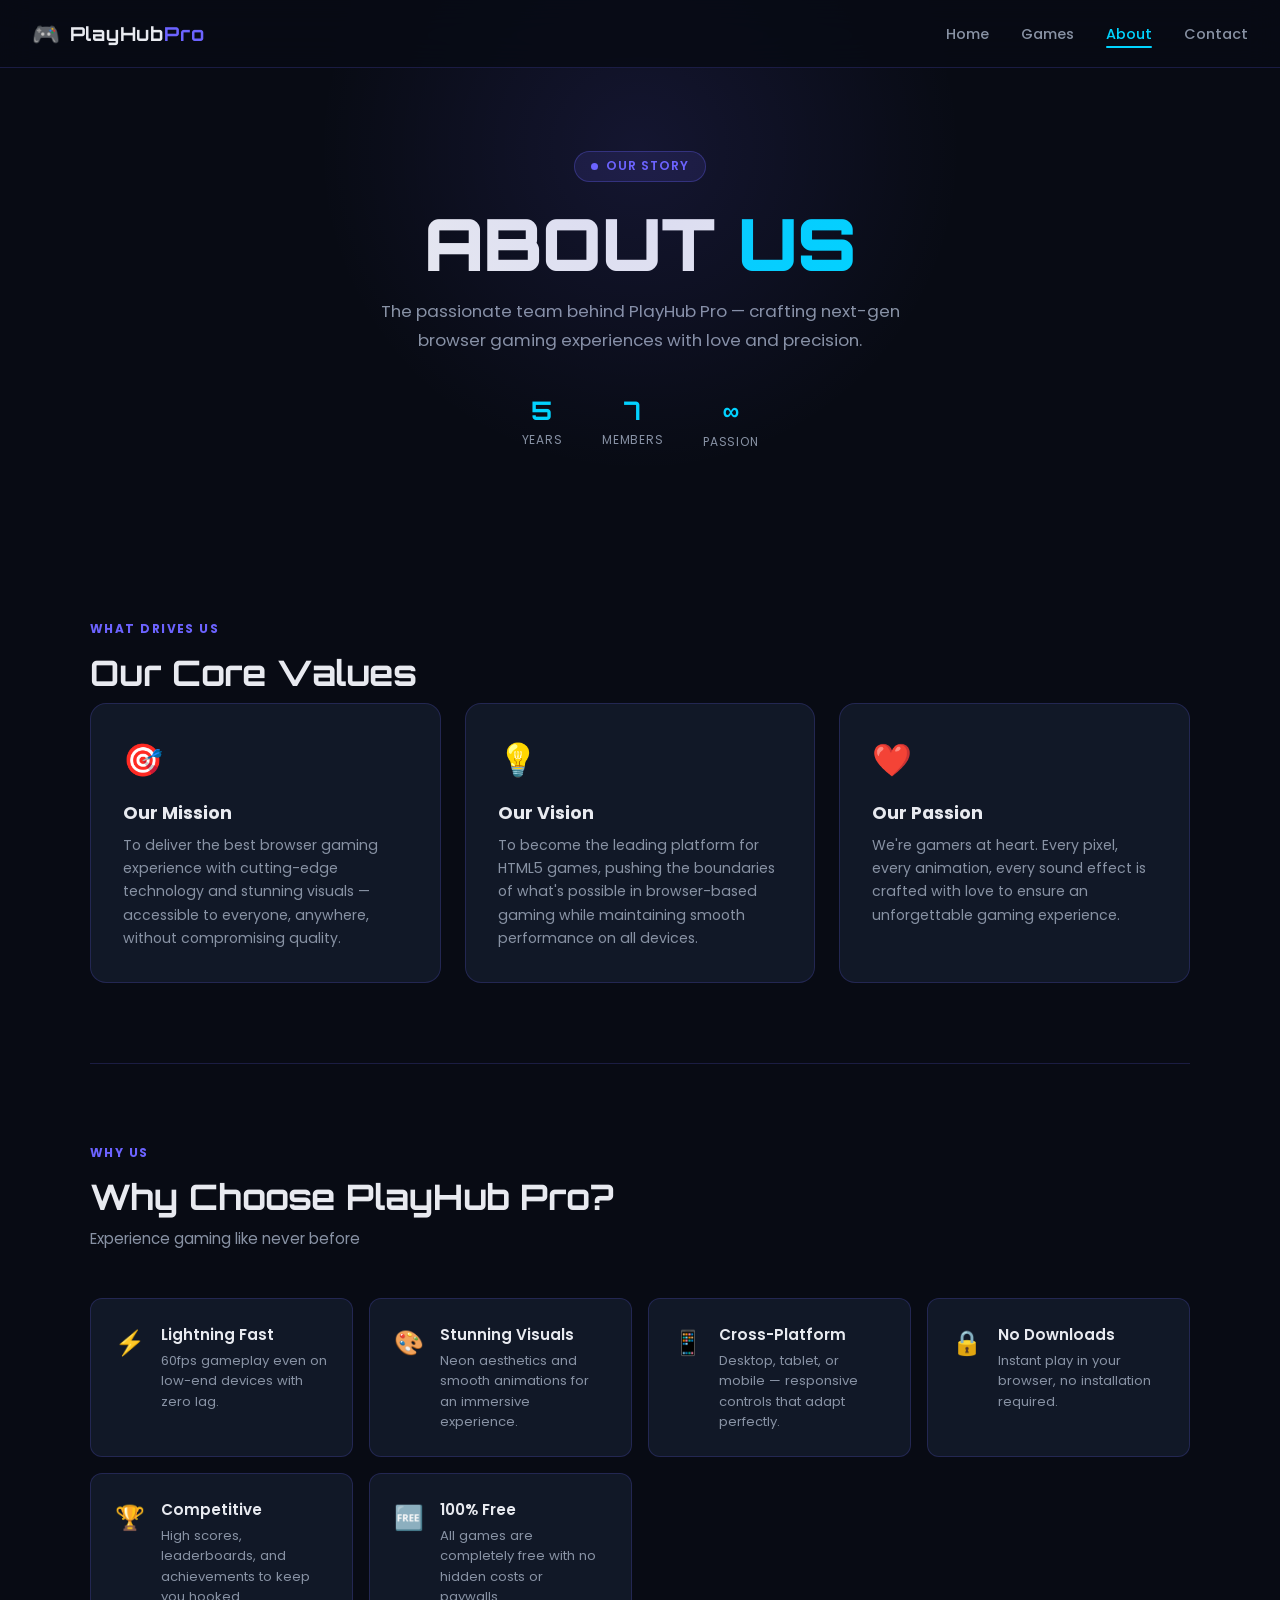
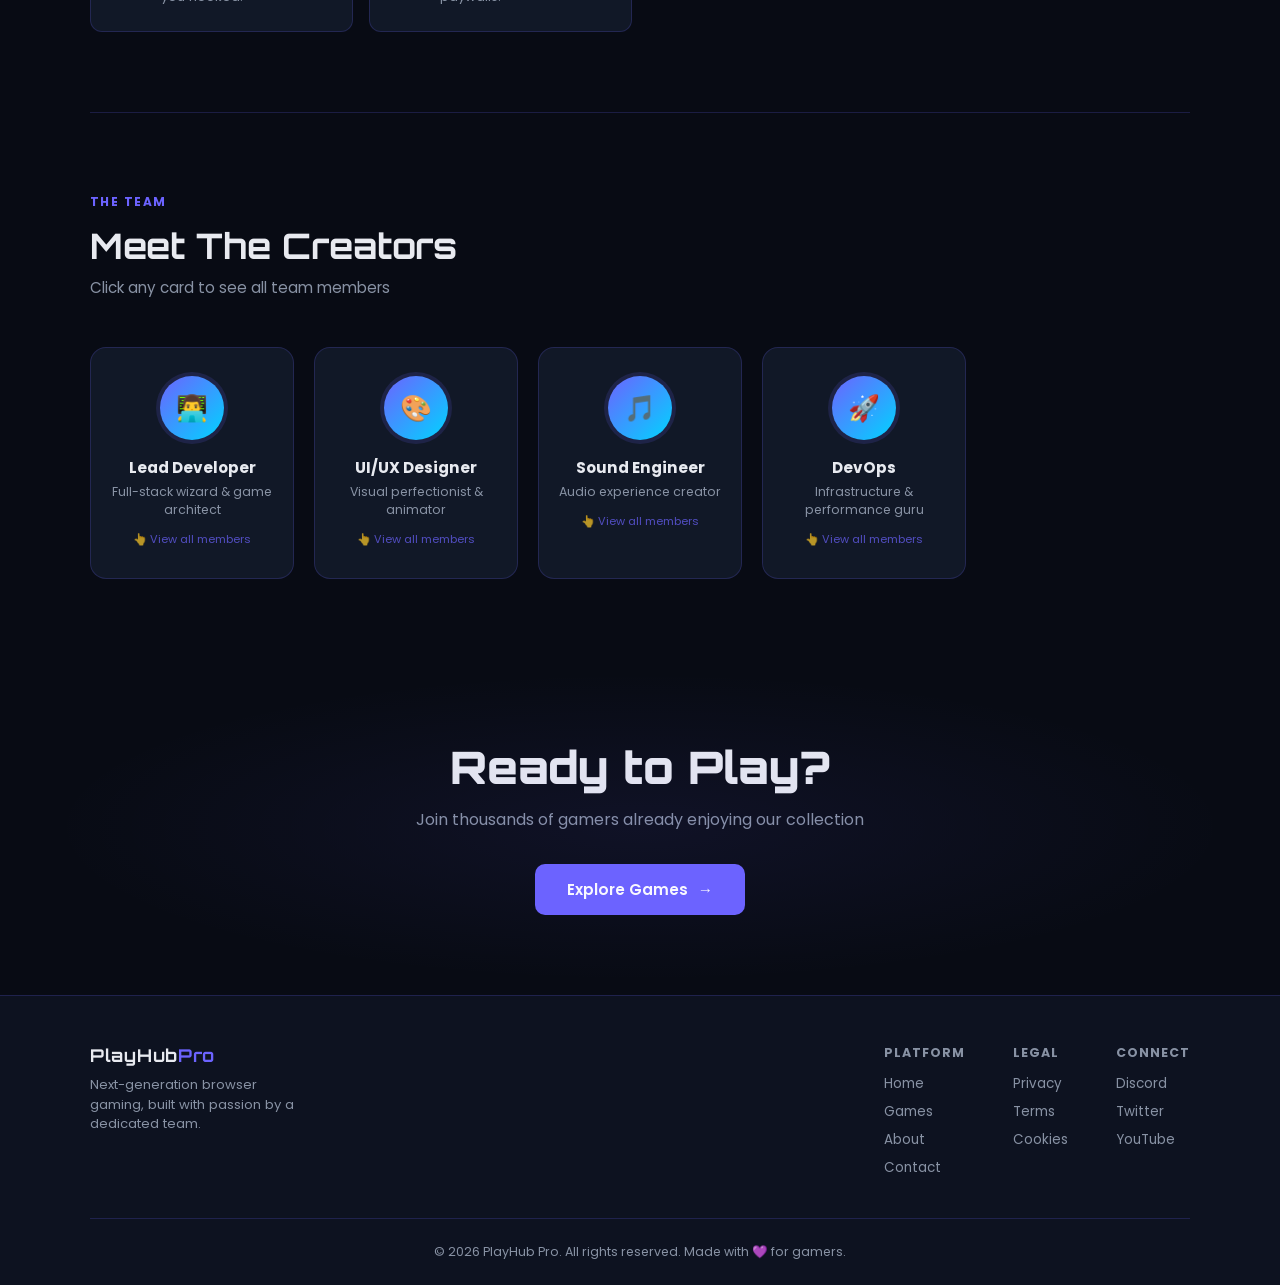
==== about.html @ 6b08fc62 "Add files via upload" ====
<!DOCTYPE html>
<html lang="en">
<head>
    <meta charset="UTF-8">
    <meta name="viewport" content="width=device-width, initial-scale=1.0">
    <title>About - PlayHub Pro</title>
    <link href="https://fonts.googleapis.com/css2?family=Orbitron:wght@400;700;900&family=Poppins:wght@300;400;600;700&display=swap" rel="stylesheet">
    <style>
        *, *::before, *::after { margin: 0; padding: 0; box-sizing: border-box; }

        :root {
            --bg: #080b14;
            --bg2: #0d1220;
            --surface: #111827;
            --surface2: #1a2235;
            --accent: #6c63ff;
            --accent2: #00d4ff;
            --accent3: #ff4d6d;
            --text: #e8eaf0;
            --text-muted: #8892a4;
            --border: rgba(108, 99, 255, 0.2);
            --glow: rgba(108, 99, 255, 0.15);
        }

        html { scroll-behavior: smooth; }

        body {
            background: var(--bg);
            color: var(--text);
            font-family: 'Poppins', sans-serif;
            overflow-x: hidden;
        }

        /* ── NAVBAR ── */
        .navbar {
            position: fixed;
            top: 0; left: 0; right: 0;
            z-index: 100;
            display: flex;
            align-items: center;
            justify-content: space-between;
            padding: 0 2rem;
            height: 68px;
            background: rgba(8, 11, 20, 0.85);
            backdrop-filter: blur(16px);
            border-bottom: 1px solid var(--border);
        }
        .nav-brand {
            display: flex;
            align-items: center;
            gap: .6rem;
            text-decoration: none;
        }
        .logo-text {
            font-family: 'Orbitron', monospace;
            font-weight: 700;
            font-size: 1.2rem;
            letter-spacing: .04em;
            color: var(--text);
        }
        .logo-text .pro { color: var(--accent); }
        .nav-links {
            display: flex;
            gap: 2rem;
            list-style: none;
        }
        .nav-links a {
            font-size: .9rem;
            font-weight: 500;
            color: var(--text-muted);
            text-decoration: none;
            transition: color .2s;
        }
        .nav-links a:hover, .nav-links a.active { color: var(--text); }
        .nav-links a.active {
            color: var(--accent2);
            position: relative;
        }
        .nav-links a.active::after {
            content: '';
            position: absolute;
            bottom: -4px; left: 0; right: 0;
            height: 2px;
            background: var(--accent2);
            border-radius: 2px;
        }
        .hamburger { display: none; flex-direction: column; gap: 5px; cursor: pointer; }
        .hamburger span { display: block; width: 24px; height: 2px; background: var(--text); border-radius: 2px; transition: .3s; }

        /* ── HERO ── */
        .hero {
            min-height: 60vh;
            display: flex;
            flex-direction: column;
            align-items: center;
            justify-content: center;
            text-align: center;
            padding: 8rem 2rem 4rem;
            position: relative;
            overflow: hidden;
        }
        .hero::before {
            content: '';
            position: absolute;
            top: -200px; left: 50%;
            transform: translateX(-50%);
            width: 700px; height: 700px;
            background: radial-gradient(circle, rgba(108,99,255,.12) 0%, transparent 65%);
            pointer-events: none;
        }
        .hero-badge {
            display: inline-flex;
            align-items: center;
            gap: .5rem;
            background: rgba(108,99,255,.12);
            border: 1px solid rgba(108,99,255,.3);
            padding: .35rem 1rem;
            border-radius: 999px;
            font-size: .78rem;
            font-weight: 600;
            letter-spacing: .08em;
            text-transform: uppercase;
            color: var(--accent);
            margin-bottom: 1.5rem;
        }
        .badge-dot {
            width: 7px; height: 7px;
            border-radius: 50%;
            background: var(--accent);
            animation: blink 1.8s ease-in-out infinite;
        }
        @keyframes blink { 0%,100%{opacity:1} 50%{opacity:.3} }
        .hero h1 {
            font-family: 'Orbitron', monospace;
            font-size: clamp(2.5rem, 6vw, 4.5rem);
            font-weight: 900;
            line-height: 1.05;
            letter-spacing: -.01em;
            margin-bottom: 1rem;
        }
        .hero h1 span { color: var(--accent2); }
        .hero p {
            font-size: 1.05rem;
            color: var(--text-muted);
            max-width: 520px;
            line-height: 1.7;
            margin-bottom: 2.5rem;
        }
        .hero-stats {
            display: flex;
            gap: 2.5rem;
        }
        .h-stat {
            text-align: center;
        }
        .h-stat .val {
            font-family: 'Orbitron', monospace;
            font-size: 1.6rem;
            font-weight: 700;
            color: var(--accent2);
            display: block;
        }
        .h-stat .lbl {
            font-size: .75rem;
            color: var(--text-muted);
            text-transform: uppercase;
            letter-spacing: .06em;
        }

        /* ── SECTION WRAPPER ── */
        .section {
            padding: 5rem 2rem;
        }
        .section-inner {
            max-width: 1100px;
            margin: 0 auto;
        }
        .section-label {
            font-size: .75rem;
            font-weight: 700;
            letter-spacing: .12em;
            text-transform: uppercase;
            color: var(--accent);
            margin-bottom: .75rem;
        }
        .section-title {
            font-family: 'Orbitron', monospace;
            font-size: clamp(1.5rem, 3vw, 2.2rem);
            font-weight: 700;
            margin-bottom: .5rem;
        }
        .section-sub {
            color: var(--text-muted);
            font-size: .95rem;
            margin-bottom: 3rem;
        }

        /* ── VALUES CARDS ── */
        .values-grid {
            display: grid;
            grid-template-columns: repeat(auto-fit, minmax(280px, 1fr));
            gap: 1.5rem;
        }
        .value-card {
            background: var(--surface);
            border: 1px solid var(--border);
            border-radius: 16px;
            padding: 2rem;
            transition: transform .25s, border-color .25s, box-shadow .25s;
        }
        .value-card:hover {
            transform: translateY(-4px);
            border-color: rgba(108,99,255,.5);
            box-shadow: 0 8px 32px rgba(108,99,255,.12);
        }
        .vc-icon {
            font-size: 2rem;
            margin-bottom: 1rem;
            display: block;
        }
        .value-card h3 {
            font-size: 1.1rem;
            font-weight: 700;
            margin-bottom: .5rem;
        }
        .value-card p {
            font-size: .88rem;
            color: var(--text-muted);
            line-height: 1.65;
        }

        /* ── FEATURES ── */
        .features-grid {
            display: grid;
            grid-template-columns: repeat(auto-fit, minmax(220px, 1fr));
            gap: 1rem;
        }
        .feature-item {
            background: var(--surface);
            border: 1px solid var(--border);
            border-radius: 12px;
            padding: 1.5rem;
            display: flex;
            gap: 1rem;
            align-items: flex-start;
            transition: border-color .2s;
        }
        .feature-item:hover { border-color: rgba(0,212,255,.35); }
        .fi-icon {
            font-size: 1.5rem;
            flex-shrink: 0;
            margin-top: .1rem;
        }
        .feature-item h4 { font-size: .95rem; font-weight: 600; margin-bottom: .3rem; }
        .feature-item p { font-size: .82rem; color: var(--text-muted); line-height: 1.55; }

        /* ── TEAM ── */
        .team-grid {
            display: grid;
            grid-template-columns: repeat(auto-fill, minmax(200px, 1fr));
            gap: 1.25rem;
        }
        .team-card {
            background: var(--surface);
            border: 1px solid var(--border);
            border-radius: 16px;
            padding: 1.75rem 1.25rem;
            text-align: center;
            cursor: pointer;
            transition: transform .25s, border-color .25s, box-shadow .25s;
            position: relative;
            overflow: hidden;
        }
        .team-card::before {
            content: '';
            position: absolute;
            inset: 0;
            background: linear-gradient(135deg, rgba(108,99,255,.07), transparent);
            opacity: 0;
            transition: opacity .3s;
        }
        .team-card:hover {
            transform: translateY(-5px);
            border-color: rgba(108,99,255,.5);
            box-shadow: 0 10px 36px rgba(108,99,255,.15);
        }
        .team-card:hover::before { opacity: 1; }
        .tc-avatar {
            width: 64px; height: 64px;
            border-radius: 50%;
            background: linear-gradient(135deg, var(--accent), var(--accent2));
            display: flex;
            align-items: center;
            justify-content: center;
            font-size: 1.6rem;
            margin: 0 auto 1rem;
            box-shadow: 0 0 0 4px rgba(108,99,255,.15);
        }
        .team-card h3 {
            font-size: .95rem;
            font-weight: 700;
            margin-bottom: .25rem;
        }
        .team-card p {
            font-size: .78rem;
            color: var(--text-muted);
        }
        .tc-click-hint {
            display: inline-block;
            margin-top: .75rem;
            font-size: .7rem;
            color: var(--accent);
            opacity: .7;
        }

        /* ── MODAL ── */
        .modal-overlay {
            position: fixed;
            inset: 0;
            background: rgba(8,11,20,.85);
            backdrop-filter: blur(10px);
            z-index: 200;
            display: flex;
            align-items: center;
            justify-content: center;
            padding: 1.5rem;
            opacity: 0;
            pointer-events: none;
            transition: opacity .3s;
        }
        .modal-overlay.open {
            opacity: 1;
            pointer-events: all;
        }
        .modal {
            background: var(--surface2);
            border: 1px solid rgba(108,99,255,.35);
            border-radius: 20px;
            padding: 2.5rem;
            width: 100%;
            max-width: 540px;
            transform: translateY(20px) scale(.97);
            transition: transform .35s cubic-bezier(.34,1.56,.64,1);
            position: relative;
        }
        .modal-overlay.open .modal {
            transform: translateY(0) scale(1);
        }
        .modal-close {
            position: absolute;
            top: 1rem; right: 1rem;
            width: 32px; height: 32px;
            border-radius: 50%;
            background: rgba(255,255,255,.06);
            border: 1px solid rgba(255,255,255,.1);
            color: var(--text-muted);
            font-size: 1rem;
            cursor: pointer;
            display: flex;
            align-items: center;
            justify-content: center;
            transition: background .2s, color .2s;
        }
        .modal-close:hover { background: rgba(255,77,109,.15); color: var(--accent3); }
        .modal-title {
            font-family: 'Orbitron', monospace;
            font-size: 1.2rem;
            font-weight: 700;
            margin-bottom: .4rem;
            color: var(--accent2);
        }
        .modal-sub {
            font-size: .82rem;
            color: var(--text-muted);
            margin-bottom: 1.75rem;
        }
        .member-list {
            list-style: none;
            display: flex;
            flex-direction: column;
            gap: .65rem;
        }
        .member-list li {
            display: flex;
            align-items: center;
            gap: 1rem;
            background: rgba(255,255,255,.04);
            border: 1px solid rgba(255,255,255,.07);
            border-radius: 10px;
            padding: .75rem 1rem;
            transition: background .2s, border-color .2s;
        }
        .member-list li:hover {
            background: rgba(108,99,255,.1);
            border-color: rgba(108,99,255,.3);
        }
        .member-num {
            font-family: 'Orbitron', monospace;
            font-size: .7rem;
            font-weight: 700;
            color: var(--accent);
            width: 20px;
            flex-shrink: 0;
        }
        .member-name {
            font-size: .9rem;
            font-weight: 500;
        }
        .member-avatar {
            width: 32px; height: 32px;
            border-radius: 50%;
            background: linear-gradient(135deg, var(--accent), var(--accent2));
            display: flex;
            align-items: center;
            justify-content: center;
            font-size: .8rem;
            flex-shrink: 0;
            margin-left: auto;
        }

        /* ── CTA ── */
        .cta-section {
            padding: 5rem 2rem;
            text-align: center;
            position: relative;
        }
        .cta-section::before {
            content: '';
            position: absolute;
            inset: 0;
            background: radial-gradient(ellipse at center, rgba(108,99,255,.08), transparent 65%);
            pointer-events: none;
        }
        .cta-section h2 {
            font-family: 'Orbitron', monospace;
            font-size: clamp(1.8rem, 4vw, 2.8rem);
            font-weight: 900;
            margin-bottom: .75rem;
        }
        .cta-section p {
            color: var(--text-muted);
            margin-bottom: 2rem;
        }
        .cta-btn {
            display: inline-flex;
            align-items: center;
            gap: .6rem;
            background: var(--accent);
            color: #fff;
            font-family: 'Poppins', sans-serif;
            font-weight: 600;
            font-size: .95rem;
            padding: .85rem 2rem;
            border-radius: 10px;
            text-decoration: none;
            transition: background .2s, transform .2s, box-shadow .2s;
        }
        .cta-btn:hover {
            background: #7c74ff;
            transform: translateY(-2px);
            box-shadow: 0 8px 28px rgba(108,99,255,.35);
        }

        /* ── FOOTER ── */
        footer {
            background: var(--bg2);
            border-top: 1px solid var(--border);
            padding: 3rem 2rem 1.5rem;
        }
        .footer-inner {
            max-width: 1100px;
            margin: 0 auto;
            display: flex;
            flex-wrap: wrap;
            gap: 2.5rem;
            justify-content: space-between;
            padding-bottom: 2rem;
            border-bottom: 1px solid var(--border);
        }
        .footer-brand .logo-text { font-size: 1.1rem; }
        .footer-brand p { font-size: .82rem; color: var(--text-muted); margin-top: .4rem; max-width: 220px; line-height: 1.5; }
        .footer-links { display: flex; gap: 3rem; flex-wrap: wrap; }
        .link-group h4 { font-size: .78rem; font-weight: 700; letter-spacing: .08em; text-transform: uppercase; color: var(--text-muted); margin-bottom: .75rem; }
        .link-group a { display: block; font-size: .84rem; color: var(--text-muted); text-decoration: none; margin-bottom: .5rem; transition: color .2s; }
        .link-group a:hover { color: var(--text); }
        .footer-bottom { max-width: 1100px; margin: 1.5rem auto 0; text-align: center; font-size: .78rem; color: var(--text-muted); }

        /* ── DIVIDER ── */
        .section-divider {
            max-width: 1100px;
            margin: 0 auto;
            border: none;
            border-top: 1px solid var(--border);
        }

        /* ── RESPONSIVE ── */
        @media (max-width: 640px) {
            .nav-links { display: none; }
            .hamburger { display: flex; }
            .hero-stats { gap: 1.5rem; }
            .footer-links { gap: 2rem; }
        }
    </style>
</head>
<body>

<!-- Navigation -->
<nav class="navbar">
    <a class="nav-brand" href="index.html">
        <span style="font-size:1.4rem">🎮</span>
        <span class="logo-text">PlayHub<span class="pro">Pro</span></span>
    </a>
    <ul class="nav-links">
        <li><a href="index.html">Home</a></li>
        <li><a href="games.html">Games</a></li>
        <li><a href="about.html" class="active">About</a></li>
        <li><a href="contact.html">Contact</a></li>
    </ul>
    <div class="hamburger" onclick="this.classList.toggle('open')">
        <span></span><span></span><span></span>
    </div>
</nav>

<!-- Hero -->
<section class="hero">
    <div class="hero-badge"><span class="badge-dot"></span>Our Story</div>
    <h1>ABOUT <span>US</span></h1>
    <p>The passionate team behind PlayHub Pro — crafting next-gen browser gaming experiences with love and precision.</p>
    <div class="hero-stats">
        <div class="h-stat"><span class="val">5</span><span class="lbl">Years</span></div>
        <div class="h-stat"><span class="val">7</span><span class="lbl">Members</span></div>
        <div class="h-stat"><span class="val">∞</span><span class="lbl">Passion</span></div>
    </div>
</section>

<!-- Values -->
<section class="section">
    <div class="section-inner">
        <p class="section-label">What Drives Us</p>
        <h2 class="section-title">Our Core Values</h2>
        <div class="values-grid">
            <div class="value-card">
                <span class="vc-icon">🎯</span>
                <h3>Our Mission</h3>
                <p>To deliver the best browser gaming experience with cutting-edge technology and stunning visuals — accessible to everyone, anywhere, without compromising quality.</p>
            </div>
            <div class="value-card">
                <span class="vc-icon">💡</span>
                <h3>Our Vision</h3>
                <p>To become the leading platform for HTML5 games, pushing the boundaries of what's possible in browser-based gaming while maintaining smooth performance on all devices.</p>
            </div>
            <div class="value-card">
                <span class="vc-icon">❤️</span>
                <h3>Our Passion</h3>
                <p>We're gamers at heart. Every pixel, every animation, every sound effect is crafted with love to ensure an unforgettable gaming experience.</p>
            </div>
        </div>
    </div>
</section>

<hr class="section-divider">

<!-- Features -->
<section class="section">
    <div class="section-inner">
        <p class="section-label">Why Us</p>
        <h2 class="section-title">Why Choose PlayHub Pro?</h2>
        <p class="section-sub">Experience gaming like never before</p>
        <div class="features-grid">
            <div class="feature-item"><span class="fi-icon">⚡</span><div><h4>Lightning Fast</h4><p>60fps gameplay even on low-end devices with zero lag.</p></div></div>
            <div class="feature-item"><span class="fi-icon">🎨</span><div><h4>Stunning Visuals</h4><p>Neon aesthetics and smooth animations for an immersive experience.</p></div></div>
            <div class="feature-item"><span class="fi-icon">📱</span><div><h4>Cross-Platform</h4><p>Desktop, tablet, or mobile — responsive controls that adapt perfectly.</p></div></div>
            <div class="feature-item"><span class="fi-icon">🔒</span><div><h4>No Downloads</h4><p>Instant play in your browser, no installation required.</p></div></div>
            <div class="feature-item"><span class="fi-icon">🏆</span><div><h4>Competitive</h4><p>High scores, leaderboards, and achievements to keep you hooked.</p></div></div>
            <div class="feature-item"><span class="fi-icon">🆓</span><div><h4>100% Free</h4><p>All games are completely free with no hidden costs or paywalls.</p></div></div>
        </div>
    </div>
</section>

<hr class="section-divider">

<!-- Team -->
<section class="section">
    <div class="section-inner">
        <p class="section-label">The Team</p>
        <h2 class="section-title">Meet The Creators</h2>
        <p class="section-sub">Click any card to see all team members</p>
        <div class="team-grid">
            <div class="team-card" onclick="openModal()">
                <div class="tc-avatar">👨‍💻</div>
                <h3>Lead Developer</h3>
                <p>Full-stack wizard &amp; game architect</p>
                <span class="tc-click-hint">👆 View all members</span>
            </div>
            <div class="team-card" onclick="openModal()">
                <div class="tc-avatar">🎨</div>
                <h3>UI/UX Designer</h3>
                <p>Visual perfectionist &amp; animator</p>
                <span class="tc-click-hint">👆 View all members</span>
            </div>
            <div class="team-card" onclick="openModal()">
                <div class="tc-avatar">🎵</div>
                <h3>Sound Engineer</h3>
                <p>Audio experience creator</p>
                <span class="tc-click-hint">👆 View all members</span>
            </div>
            <div class="team-card" onclick="openModal()">
                <div class="tc-avatar">🚀</div>
                <h3>DevOps</h3>
                <p>Infrastructure &amp; performance guru</p>
                <span class="tc-click-hint">👆 View all members</span>
            </div>
        </div>
    </div>
</section>

<!-- Members Modal -->
<div class="modal-overlay" id="membersModal" onclick="closeModalOutside(event)">
    <div class="modal">
        <button class="modal-close" onclick="closeModal()">✕</button>
        <p class="modal-title">Team Members</p>
        <p class="modal-sub">The people who make PlayHub Pro possible</p>
        <ul class="member-list">
            <li>
                <span class="member-num">01</span>
                <span class="member-name">Marco Buensuceso</span>
                <span class="member-avatar">MB</span>
            </li>
            <li>
                <span class="member-num">02</span>
                <span class="member-name">Jiro Dumale</span>
                <span class="member-avatar">JD</span>
            </li>
            <li>
                <span class="member-num">03</span>
                <span class="member-name">Aron Jade Magadan</span>
                <span class="member-avatar">AJ</span>
            </li>
            <li>
                <span class="member-num">04</span>
                <span class="member-name">Andrew Talplacido</span>
                <span class="member-avatar">AT</span>
            </li>
            <li>
                <span class="member-num">05</span>
                <span class="member-name">Kelvin Joshua Bautista</span>
                <span class="member-avatar">KB</span>
            </li>
            <li>
                <span class="member-num">06</span>
                <span class="member-name">Joseph Rosario</span>
                <span class="member-avatar">JR</span>
            </li>
            <li>
                <span class="member-num">07</span>
                <span class="member-name">Simon Bautista</span>
                <span class="member-avatar">SB</span>
            </li>
        </ul>
    </div>
</div>

<!-- CTA -->
<section class="cta-section">
    <h2>Ready to Play?</h2>
    <p>Join thousands of gamers already enjoying our collection</p>
    <a href="games.html" class="cta-btn">Explore Games <span>→</span></a>
</section>

<!-- Footer -->
<footer>
    <div class="footer-inner">
        <div class="footer-brand">
            <span class="logo-text">PlayHub<span class="pro">Pro</span></span>
            <p>Next-generation browser gaming, built with passion by a dedicated team.</p>
        </div>
        <div class="footer-links">
            <div class="link-group">
                <h4>Platform</h4>
                <a href="index.html">Home</a>
                <a href="games.html">Games</a>
                <a href="about.html">About</a>
                <a href="contact.html">Contact</a>
            </div>
            <div class="link-group">
                <h4>Legal</h4>
                <a href="#">Privacy</a>
                <a href="#">Terms</a>
                <a href="#">Cookies</a>
            </div>
            <div class="link-group">
                <h4>Connect</h4>
                <a href="#">Discord</a>
                <a href="#">Twitter</a>
                <a href="#">YouTube</a>
            </div>
        </div>
    </div>
    <div class="footer-bottom">
        <p>© 2026 PlayHub Pro. All rights reserved. Made with 💜 for gamers.</p>
    </div>
</footer>

<script>
    function openModal() {
        document.getElementById('membersModal').classList.add('open');
        document.body.style.overflow = 'hidden';
    }
    function closeModal() {
        document.getElementById('membersModal').classList.remove('open');
        document.body.style.overflow = '';
    }
    function closeModalOutside(e) {
        if (e.target === document.getElementById('membersModal')) closeModal();
    }
    document.addEventListener('keydown', e => { if (e.key === 'Escape') closeModal(); });
</script>
</body>
</html>
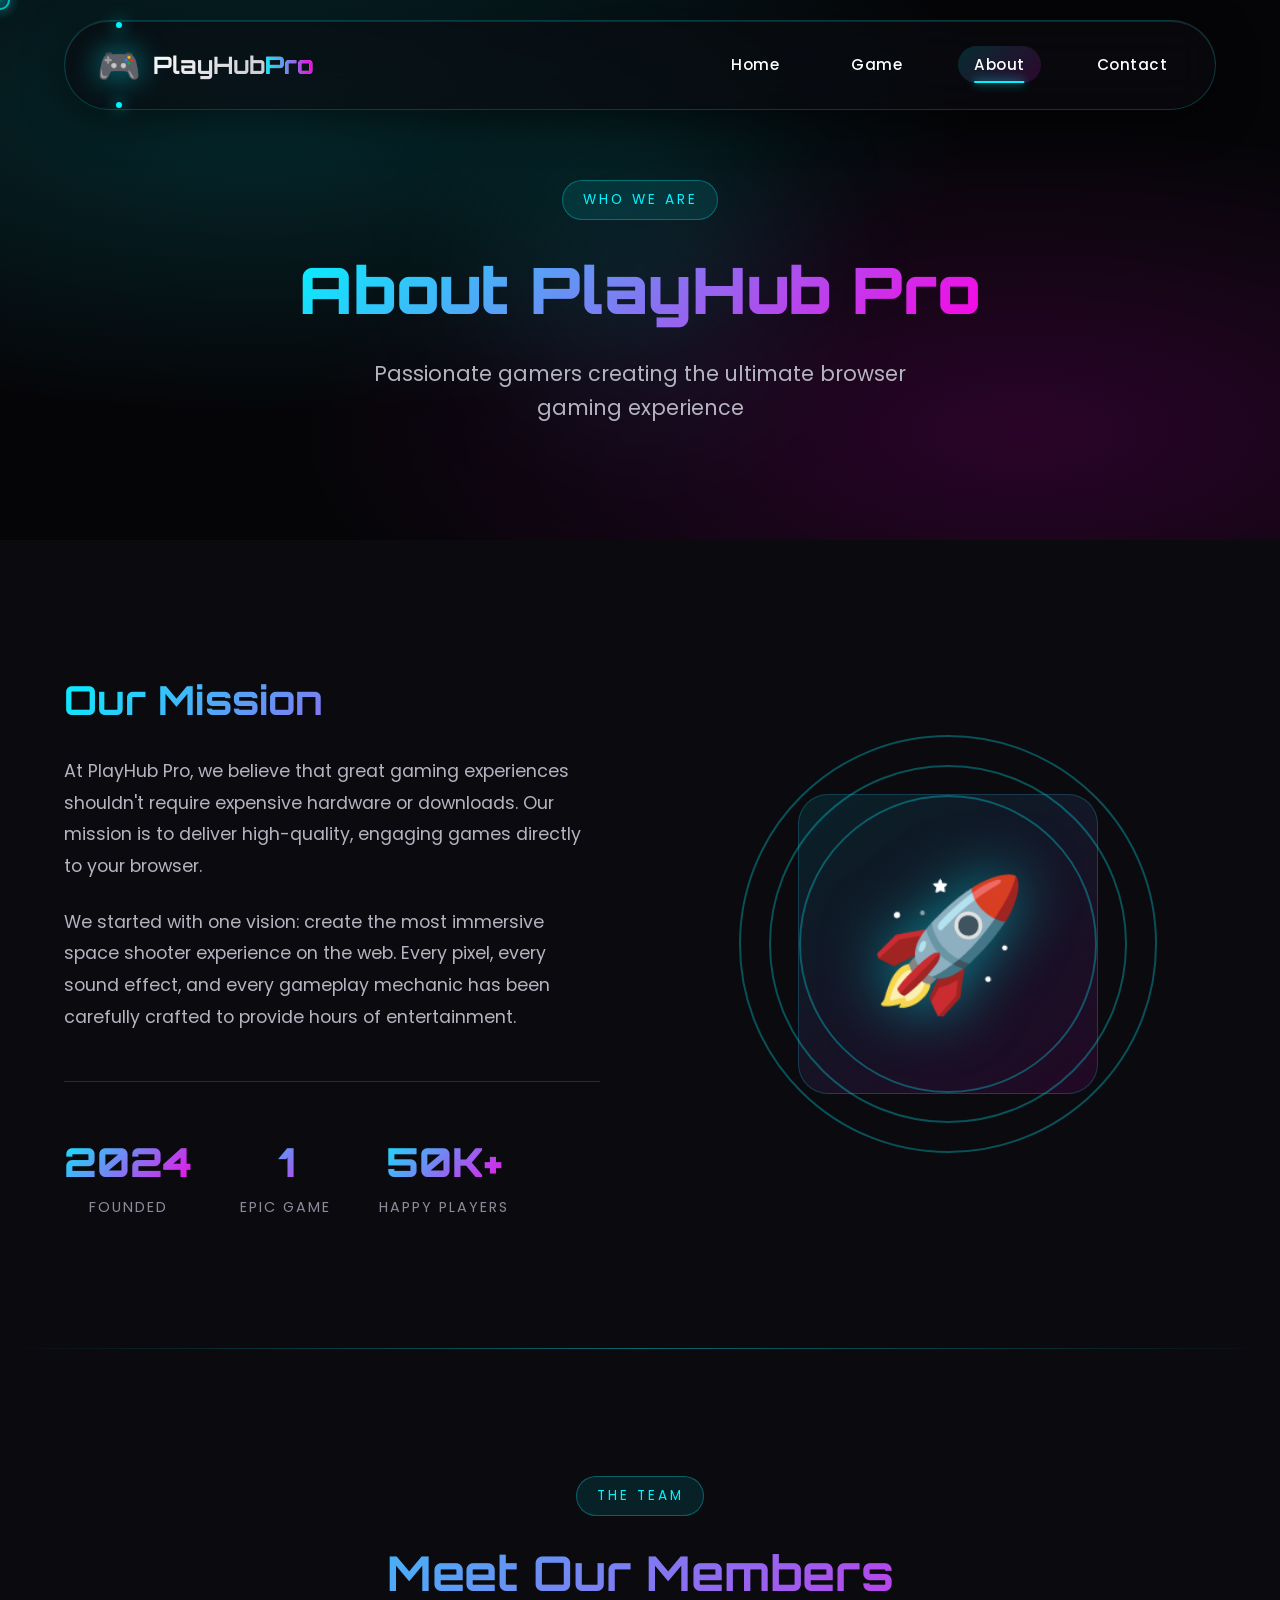
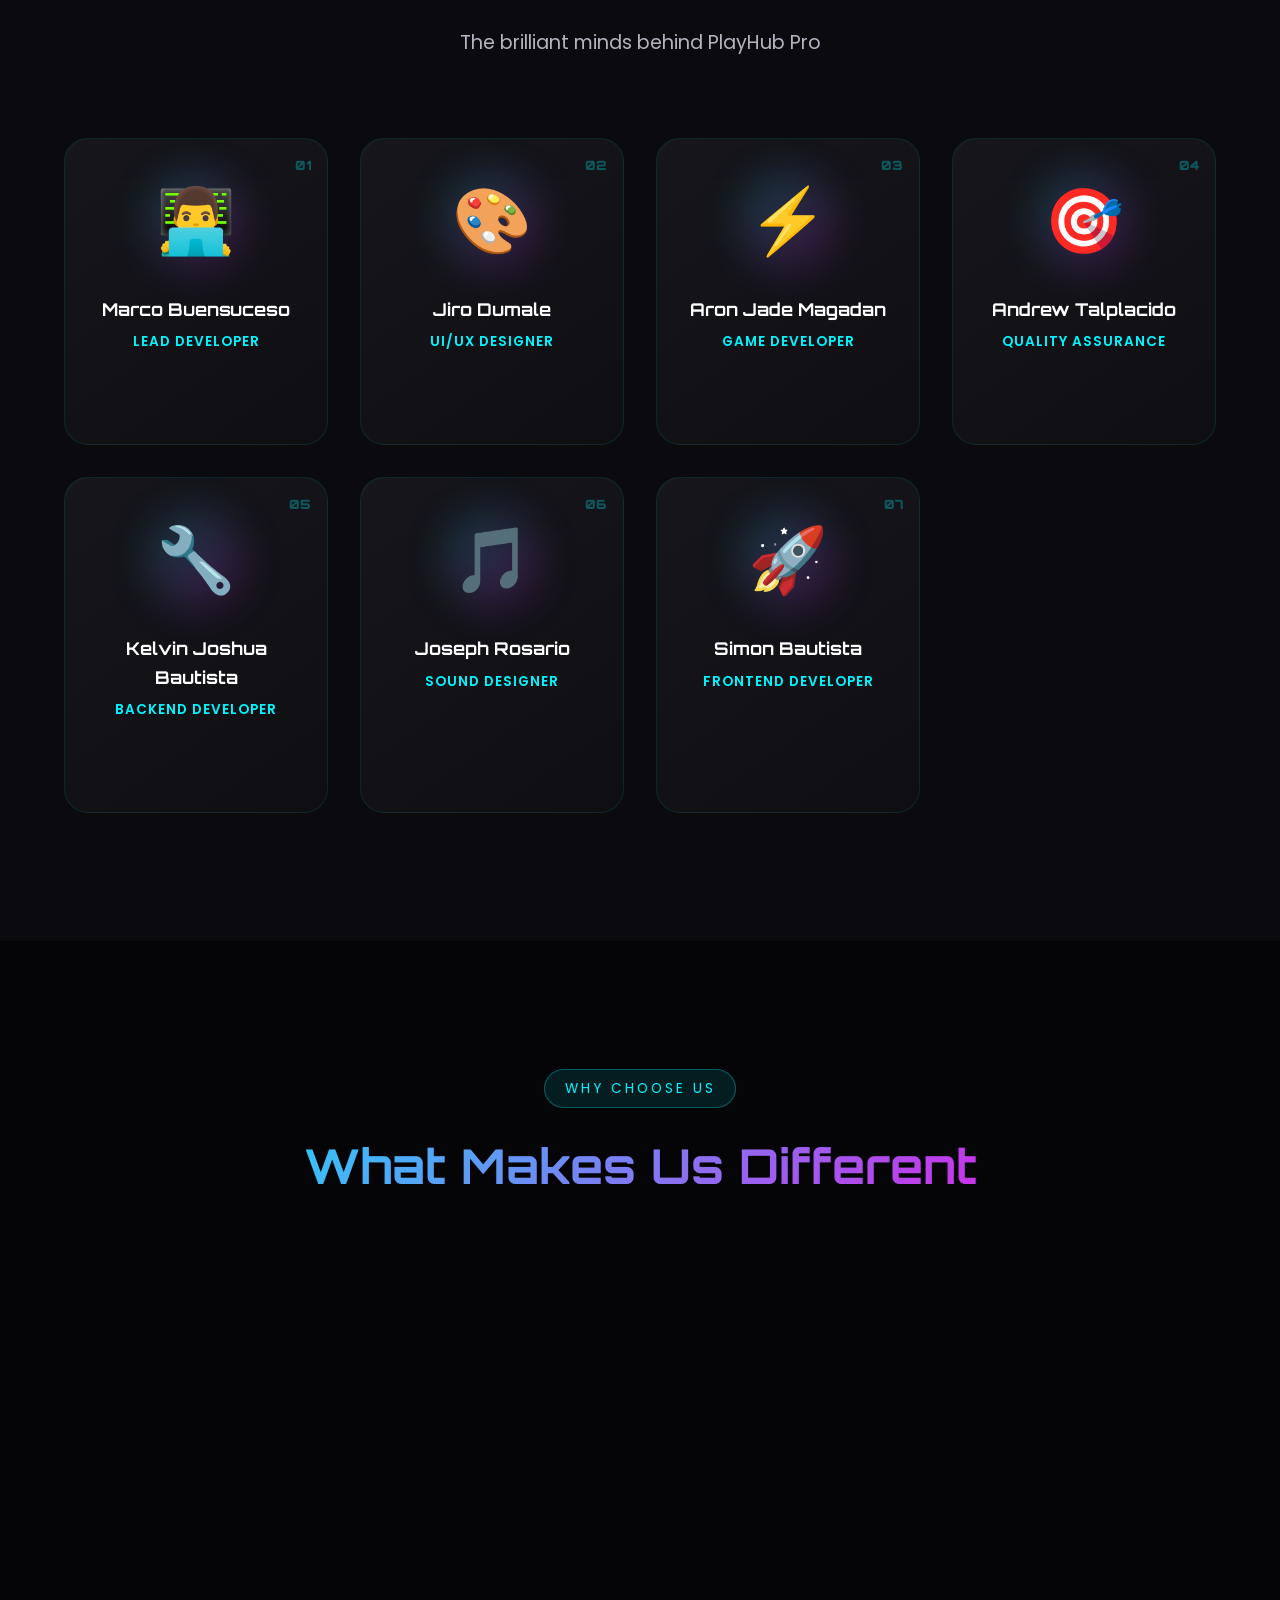
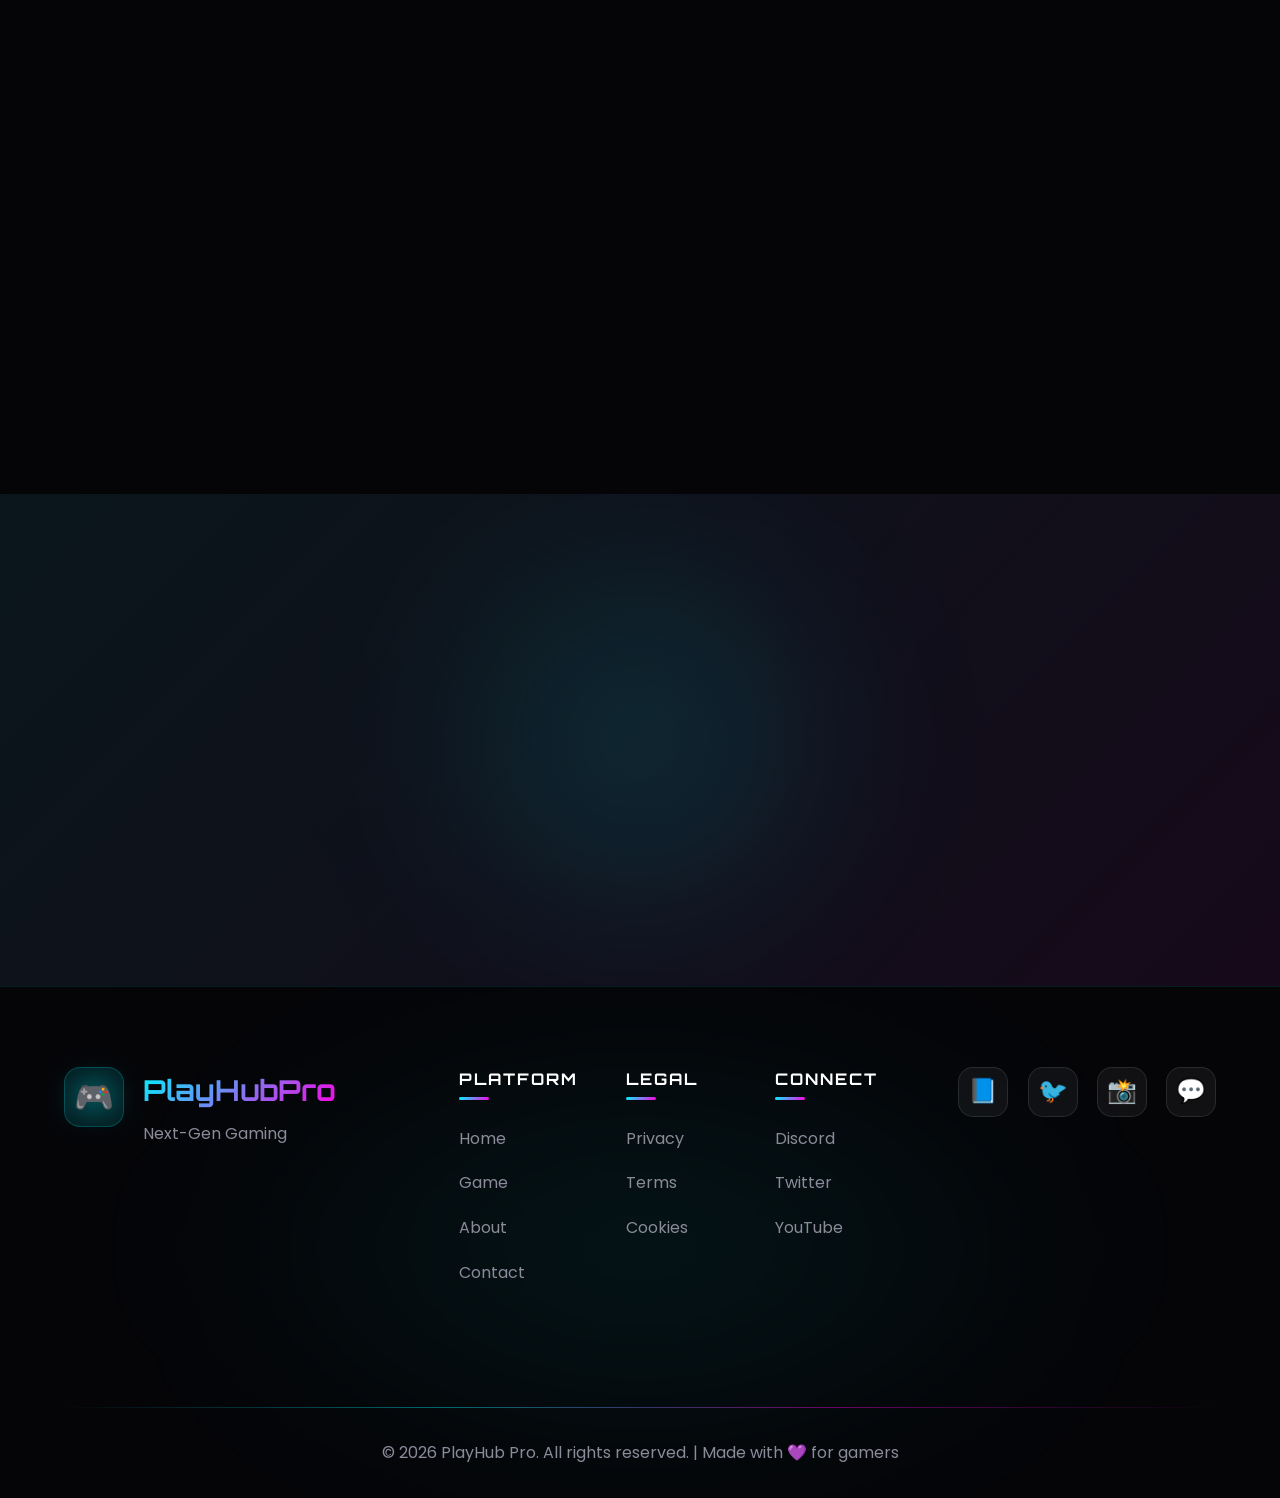
==== commit c67cb31d: "Add files via upload" ====
--- a/about.html
+++ b/about.html
@@ -1,719 +1,316 @@
-<!DOCTYPE html>
-<html lang="en">
-<head>
-    <meta charset="UTF-8">
-    <meta name="viewport" content="width=device-width, initial-scale=1.0">
-    <title>About - PlayHub Pro</title>
-    <link href="https://fonts.googleapis.com/css2?family=Orbitron:wght@400;700;900&family=Poppins:wght@300;400;600;700&display=swap" rel="stylesheet">
-    <style>
-        *, *::before, *::after { margin: 0; padding: 0; box-sizing: border-box; }
-
-        :root {
-            --bg: #080b14;
-            --bg2: #0d1220;
-            --surface: #111827;
-            --surface2: #1a2235;
-            --accent: #6c63ff;
-            --accent2: #00d4ff;
-            --accent3: #ff4d6d;
-            --text: #e8eaf0;
-            --text-muted: #8892a4;
-            --border: rgba(108, 99, 255, 0.2);
-            --glow: rgba(108, 99, 255, 0.15);
-        }
-
-        html { scroll-behavior: smooth; }
-
-        body {
-            background: var(--bg);
-            color: var(--text);
-            font-family: 'Poppins', sans-serif;
-            overflow-x: hidden;
-        }
-
-        /* ── NAVBAR ── */
-        .navbar {
-            position: fixed;
-            top: 0; left: 0; right: 0;
-            z-index: 100;
-            display: flex;
-            align-items: center;
-            justify-content: space-between;
-            padding: 0 2rem;
-            height: 68px;
-            background: rgba(8, 11, 20, 0.85);
-            backdrop-filter: blur(16px);
-            border-bottom: 1px solid var(--border);
-        }
-        .nav-brand {
-            display: flex;
-            align-items: center;
-            gap: .6rem;
-            text-decoration: none;
-        }
-        .logo-text {
-            font-family: 'Orbitron', monospace;
-            font-weight: 700;
-            font-size: 1.2rem;
-            letter-spacing: .04em;
-            color: var(--text);
-        }
-        .logo-text .pro { color: var(--accent); }
-        .nav-links {
-            display: flex;
-            gap: 2rem;
-            list-style: none;
-        }
-        .nav-links a {
-            font-size: .9rem;
-            font-weight: 500;
-            color: var(--text-muted);
-            text-decoration: none;
-            transition: color .2s;
-        }
-        .nav-links a:hover, .nav-links a.active { color: var(--text); }
-        .nav-links a.active {
-            color: var(--accent2);
-            position: relative;
-        }
-        .nav-links a.active::after {
-            content: '';
-            position: absolute;
-            bottom: -4px; left: 0; right: 0;
-            height: 2px;
-            background: var(--accent2);
-            border-radius: 2px;
-        }
-        .hamburger { display: none; flex-direction: column; gap: 5px; cursor: pointer; }
-        .hamburger span { display: block; width: 24px; height: 2px; background: var(--text); border-radius: 2px; transition: .3s; }
-
-        /* ── HERO ── */
-        .hero {
-            min-height: 60vh;
-            display: flex;
-            flex-direction: column;
-            align-items: center;
-            justify-content: center;
-            text-align: center;
-            padding: 8rem 2rem 4rem;
-            position: relative;
-            overflow: hidden;
-        }
-        .hero::before {
-            content: '';
-            position: absolute;
-            top: -200px; left: 50%;
-            transform: translateX(-50%);
-            width: 700px; height: 700px;
-            background: radial-gradient(circle, rgba(108,99,255,.12) 0%, transparent 65%);
-            pointer-events: none;
-        }
-        .hero-badge {
-            display: inline-flex;
-            align-items: center;
-            gap: .5rem;
-            background: rgba(108,99,255,.12);
-            border: 1px solid rgba(108,99,255,.3);
-            padding: .35rem 1rem;
-            border-radius: 999px;
-            font-size: .78rem;
-            font-weight: 600;
-            letter-spacing: .08em;
-            text-transform: uppercase;
-            color: var(--accent);
-            margin-bottom: 1.5rem;
-        }
-        .badge-dot {
-            width: 7px; height: 7px;
-            border-radius: 50%;
-            background: var(--accent);
-            animation: blink 1.8s ease-in-out infinite;
-        }
-        @keyframes blink { 0%,100%{opacity:1} 50%{opacity:.3} }
-        .hero h1 {
-            font-family: 'Orbitron', monospace;
-            font-size: clamp(2.5rem, 6vw, 4.5rem);
-            font-weight: 900;
-            line-height: 1.05;
-            letter-spacing: -.01em;
-            margin-bottom: 1rem;
-        }
-        .hero h1 span { color: var(--accent2); }
-        .hero p {
-            font-size: 1.05rem;
-            color: var(--text-muted);
-            max-width: 520px;
-            line-height: 1.7;
-            margin-bottom: 2.5rem;
-        }
-        .hero-stats {
-            display: flex;
-            gap: 2.5rem;
-        }
-        .h-stat {
-            text-align: center;
-        }
-        .h-stat .val {
-            font-family: 'Orbitron', monospace;
-            font-size: 1.6rem;
-            font-weight: 700;
-            color: var(--accent2);
-            display: block;
-        }
-        .h-stat .lbl {
-            font-size: .75rem;
-            color: var(--text-muted);
-            text-transform: uppercase;
-            letter-spacing: .06em;
-        }
-
-        /* ── SECTION WRAPPER ── */
-        .section {
-            padding: 5rem 2rem;
-        }
-        .section-inner {
-            max-width: 1100px;
-            margin: 0 auto;
-        }
-        .section-label {
-            font-size: .75rem;
-            font-weight: 700;
-            letter-spacing: .12em;
-            text-transform: uppercase;
-            color: var(--accent);
-            margin-bottom: .75rem;
-        }
-        .section-title {
-            font-family: 'Orbitron', monospace;
-            font-size: clamp(1.5rem, 3vw, 2.2rem);
-            font-weight: 700;
-            margin-bottom: .5rem;
-        }
-        .section-sub {
-            color: var(--text-muted);
-            font-size: .95rem;
-            margin-bottom: 3rem;
-        }
-
-        /* ── VALUES CARDS ── */
-        .values-grid {
-            display: grid;
-            grid-template-columns: repeat(auto-fit, minmax(280px, 1fr));
-            gap: 1.5rem;
-        }
-        .value-card {
-            background: var(--surface);
-            border: 1px solid var(--border);
-            border-radius: 16px;
-            padding: 2rem;
-            transition: transform .25s, border-color .25s, box-shadow .25s;
-        }
-        .value-card:hover {
-            transform: translateY(-4px);
-            border-color: rgba(108,99,255,.5);
-            box-shadow: 0 8px 32px rgba(108,99,255,.12);
-        }
-        .vc-icon {
-            font-size: 2rem;
-            margin-bottom: 1rem;
-            display: block;
-        }
-        .value-card h3 {
-            font-size: 1.1rem;
-            font-weight: 700;
-            margin-bottom: .5rem;
-        }
-        .value-card p {
-            font-size: .88rem;
-            color: var(--text-muted);
-            line-height: 1.65;
-        }
-
-        /* ── FEATURES ── */
-        .features-grid {
-            display: grid;
-            grid-template-columns: repeat(auto-fit, minmax(220px, 1fr));
-            gap: 1rem;
-        }
-        .feature-item {
-            background: var(--surface);
-            border: 1px solid var(--border);
-            border-radius: 12px;
-            padding: 1.5rem;
-            display: flex;
-            gap: 1rem;
-            align-items: flex-start;
-            transition: border-color .2s;
-        }
-        .feature-item:hover { border-color: rgba(0,212,255,.35); }
-        .fi-icon {
-            font-size: 1.5rem;
-            flex-shrink: 0;
-            margin-top: .1rem;
-        }
-        .feature-item h4 { font-size: .95rem; font-weight: 600; margin-bottom: .3rem; }
-        .feature-item p { font-size: .82rem; color: var(--text-muted); line-height: 1.55; }
-
-        /* ── TEAM ── */
-        .team-grid {
-            display: grid;
-            grid-template-columns: repeat(auto-fill, minmax(200px, 1fr));
-            gap: 1.25rem;
-        }
-        .team-card {
-            background: var(--surface);
-            border: 1px solid var(--border);
-            border-radius: 16px;
-            padding: 1.75rem 1.25rem;
-            text-align: center;
-            cursor: pointer;
-            transition: transform .25s, border-color .25s, box-shadow .25s;
-            position: relative;
-            overflow: hidden;
-        }
-        .team-card::before {
-            content: '';
-            position: absolute;
-            inset: 0;
-            background: linear-gradient(135deg, rgba(108,99,255,.07), transparent);
-            opacity: 0;
-            transition: opacity .3s;
-        }
-        .team-card:hover {
-            transform: translateY(-5px);
-            border-color: rgba(108,99,255,.5);
-            box-shadow: 0 10px 36px rgba(108,99,255,.15);
-        }
-        .team-card:hover::before { opacity: 1; }
-        .tc-avatar {
-            width: 64px; height: 64px;
-            border-radius: 50%;
-            background: linear-gradient(135deg, var(--accent), var(--accent2));
-            display: flex;
-            align-items: center;
-            justify-content: center;
-            font-size: 1.6rem;
-            margin: 0 auto 1rem;
-            box-shadow: 0 0 0 4px rgba(108,99,255,.15);
-        }
-        .team-card h3 {
-            font-size: .95rem;
-            font-weight: 700;
-            margin-bottom: .25rem;
-        }
-        .team-card p {
-            font-size: .78rem;
-            color: var(--text-muted);
-        }
-        .tc-click-hint {
-            display: inline-block;
-            margin-top: .75rem;
-            font-size: .7rem;
-            color: var(--accent);
-            opacity: .7;
-        }
-
-        /* ── MODAL ── */
-        .modal-overlay {
-            position: fixed;
-            inset: 0;
-            background: rgba(8,11,20,.85);
-            backdrop-filter: blur(10px);
-            z-index: 200;
-            display: flex;
-            align-items: center;
-            justify-content: center;
-            padding: 1.5rem;
-            opacity: 0;
-            pointer-events: none;
-            transition: opacity .3s;
-        }
-        .modal-overlay.open {
-            opacity: 1;
-            pointer-events: all;
-        }
-        .modal {
-            background: var(--surface2);
-            border: 1px solid rgba(108,99,255,.35);
-            border-radius: 20px;
-            padding: 2.5rem;
-            width: 100%;
-            max-width: 540px;
-            transform: translateY(20px) scale(.97);
-            transition: transform .35s cubic-bezier(.34,1.56,.64,1);
-            position: relative;
-        }
-        .modal-overlay.open .modal {
-            transform: translateY(0) scale(1);
-        }
-        .modal-close {
-            position: absolute;
-            top: 1rem; right: 1rem;
-            width: 32px; height: 32px;
-            border-radius: 50%;
-            background: rgba(255,255,255,.06);
-            border: 1px solid rgba(255,255,255,.1);
-            color: var(--text-muted);
-            font-size: 1rem;
-            cursor: pointer;
-            display: flex;
-            align-items: center;
-            justify-content: center;
-            transition: background .2s, color .2s;
-        }
-        .modal-close:hover { background: rgba(255,77,109,.15); color: var(--accent3); }
-        .modal-title {
-            font-family: 'Orbitron', monospace;
-            font-size: 1.2rem;
-            font-weight: 700;
-            margin-bottom: .4rem;
-            color: var(--accent2);
-        }
-        .modal-sub {
-            font-size: .82rem;
-            color: var(--text-muted);
-            margin-bottom: 1.75rem;
-        }
-        .member-list {
-            list-style: none;
-            display: flex;
-            flex-direction: column;
-            gap: .65rem;
-        }
-        .member-list li {
-            display: flex;
-            align-items: center;
-            gap: 1rem;
-            background: rgba(255,255,255,.04);
-            border: 1px solid rgba(255,255,255,.07);
-            border-radius: 10px;
-            padding: .75rem 1rem;
-            transition: background .2s, border-color .2s;
-        }
-        .member-list li:hover {
-            background: rgba(108,99,255,.1);
-            border-color: rgba(108,99,255,.3);
-        }
-        .member-num {
-            font-family: 'Orbitron', monospace;
-            font-size: .7rem;
-            font-weight: 700;
-            color: var(--accent);
-            width: 20px;
-            flex-shrink: 0;
-        }
-        .member-name {
-            font-size: .9rem;
-            font-weight: 500;
-        }
-        .member-avatar {
-            width: 32px; height: 32px;
-            border-radius: 50%;
-            background: linear-gradient(135deg, var(--accent), var(--accent2));
-            display: flex;
-            align-items: center;
-            justify-content: center;
-            font-size: .8rem;
-            flex-shrink: 0;
-            margin-left: auto;
-        }
-
-        /* ── CTA ── */
-        .cta-section {
-            padding: 5rem 2rem;
-            text-align: center;
-            position: relative;
-        }
-        .cta-section::before {
-            content: '';
-            position: absolute;
-            inset: 0;
-            background: radial-gradient(ellipse at center, rgba(108,99,255,.08), transparent 65%);
-            pointer-events: none;
-        }
-        .cta-section h2 {
-            font-family: 'Orbitron', monospace;
-            font-size: clamp(1.8rem, 4vw, 2.8rem);
-            font-weight: 900;
-            margin-bottom: .75rem;
-        }
-        .cta-section p {
-            color: var(--text-muted);
-            margin-bottom: 2rem;
-        }
-        .cta-btn {
-            display: inline-flex;
-            align-items: center;
-            gap: .6rem;
-            background: var(--accent);
-            color: #fff;
-            font-family: 'Poppins', sans-serif;
-            font-weight: 600;
-            font-size: .95rem;
-            padding: .85rem 2rem;
-            border-radius: 10px;
-            text-decoration: none;
-            transition: background .2s, transform .2s, box-shadow .2s;
-        }
-        .cta-btn:hover {
-            background: #7c74ff;
-            transform: translateY(-2px);
-            box-shadow: 0 8px 28px rgba(108,99,255,.35);
-        }
-
-        /* ── FOOTER ── */
-        footer {
-            background: var(--bg2);
-            border-top: 1px solid var(--border);
-            padding: 3rem 2rem 1.5rem;
-        }
-        .footer-inner {
-            max-width: 1100px;
-            margin: 0 auto;
-            display: flex;
-            flex-wrap: wrap;
-            gap: 2.5rem;
-            justify-content: space-between;
-            padding-bottom: 2rem;
-            border-bottom: 1px solid var(--border);
-        }
-        .footer-brand .logo-text { font-size: 1.1rem; }
-        .footer-brand p { font-size: .82rem; color: var(--text-muted); margin-top: .4rem; max-width: 220px; line-height: 1.5; }
-        .footer-links { display: flex; gap: 3rem; flex-wrap: wrap; }
-        .link-group h4 { font-size: .78rem; font-weight: 700; letter-spacing: .08em; text-transform: uppercase; color: var(--text-muted); margin-bottom: .75rem; }
-        .link-group a { display: block; font-size: .84rem; color: var(--text-muted); text-decoration: none; margin-bottom: .5rem; transition: color .2s; }
-        .link-group a:hover { color: var(--text); }
-        .footer-bottom { max-width: 1100px; margin: 1.5rem auto 0; text-align: center; font-size: .78rem; color: var(--text-muted); }
-
-        /* ── DIVIDER ── */
-        .section-divider {
-            max-width: 1100px;
-            margin: 0 auto;
-            border: none;
-            border-top: 1px solid var(--border);
-        }
-
-        /* ── RESPONSIVE ── */
-        @media (max-width: 640px) {
-            .nav-links { display: none; }
-            .hamburger { display: flex; }
-            .hero-stats { gap: 1.5rem; }
-            .footer-links { gap: 2rem; }
-        }
-    </style>
-</head>
-<body>
-
-<!-- Navigation -->
-<nav class="navbar">
-    <a class="nav-brand" href="index.html">
-        <span style="font-size:1.4rem">🎮</span>
-        <span class="logo-text">PlayHub<span class="pro">Pro</span></span>
-    </a>
-    <ul class="nav-links">
-        <li><a href="index.html">Home</a></li>
-        <li><a href="games.html">Games</a></li>
-        <li><a href="about.html" class="active">About</a></li>
-        <li><a href="contact.html">Contact</a></li>
-    </ul>
-    <div class="hamburger" onclick="this.classList.toggle('open')">
-        <span></span><span></span><span></span>
-    </div>
-</nav>
-
-<!-- Hero -->
-<section class="hero">
-    <div class="hero-badge"><span class="badge-dot"></span>Our Story</div>
-    <h1>ABOUT <span>US</span></h1>
-    <p>The passionate team behind PlayHub Pro — crafting next-gen browser gaming experiences with love and precision.</p>
-    <div class="hero-stats">
-        <div class="h-stat"><span class="val">5</span><span class="lbl">Years</span></div>
-        <div class="h-stat"><span class="val">7</span><span class="lbl">Members</span></div>
-        <div class="h-stat"><span class="val">∞</span><span class="lbl">Passion</span></div>
-    </div>
-</section>
-
-<!-- Values -->
-<section class="section">
-    <div class="section-inner">
-        <p class="section-label">What Drives Us</p>
-        <h2 class="section-title">Our Core Values</h2>
-        <div class="values-grid">
-            <div class="value-card">
-                <span class="vc-icon">🎯</span>
-                <h3>Our Mission</h3>
-                <p>To deliver the best browser gaming experience with cutting-edge technology and stunning visuals — accessible to everyone, anywhere, without compromising quality.</p>
-            </div>
-            <div class="value-card">
-                <span class="vc-icon">💡</span>
-                <h3>Our Vision</h3>
-                <p>To become the leading platform for HTML5 games, pushing the boundaries of what's possible in browser-based gaming while maintaining smooth performance on all devices.</p>
-            </div>
-            <div class="value-card">
-                <span class="vc-icon">❤️</span>
-                <h3>Our Passion</h3>
-                <p>We're gamers at heart. Every pixel, every animation, every sound effect is crafted with love to ensure an unforgettable gaming experience.</p>
-            </div>
-        </div>
-    </div>
-</section>
-
-<hr class="section-divider">
-
-<!-- Features -->
-<section class="section">
-    <div class="section-inner">
-        <p class="section-label">Why Us</p>
-        <h2 class="section-title">Why Choose PlayHub Pro?</h2>
-        <p class="section-sub">Experience gaming like never before</p>
-        <div class="features-grid">
-            <div class="feature-item"><span class="fi-icon">⚡</span><div><h4>Lightning Fast</h4><p>60fps gameplay even on low-end devices with zero lag.</p></div></div>
-            <div class="feature-item"><span class="fi-icon">🎨</span><div><h4>Stunning Visuals</h4><p>Neon aesthetics and smooth animations for an immersive experience.</p></div></div>
-            <div class="feature-item"><span class="fi-icon">📱</span><div><h4>Cross-Platform</h4><p>Desktop, tablet, or mobile — responsive controls that adapt perfectly.</p></div></div>
-            <div class="feature-item"><span class="fi-icon">🔒</span><div><h4>No Downloads</h4><p>Instant play in your browser, no installation required.</p></div></div>
-            <div class="feature-item"><span class="fi-icon">🏆</span><div><h4>Competitive</h4><p>High scores, leaderboards, and achievements to keep you hooked.</p></div></div>
-            <div class="feature-item"><span class="fi-icon">🆓</span><div><h4>100% Free</h4><p>All games are completely free with no hidden costs or paywalls.</p></div></div>
-        </div>
-    </div>
-</section>
-
-<hr class="section-divider">
-
-<!-- Team -->
-<section class="section">
-    <div class="section-inner">
-        <p class="section-label">The Team</p>
-        <h2 class="section-title">Meet The Creators</h2>
-        <p class="section-sub">Click any card to see all team members</p>
-        <div class="team-grid">
-            <div class="team-card" onclick="openModal()">
-                <div class="tc-avatar">👨‍💻</div>
-                <h3>Lead Developer</h3>
-                <p>Full-stack wizard &amp; game architect</p>
-                <span class="tc-click-hint">👆 View all members</span>
-            </div>
-            <div class="team-card" onclick="openModal()">
-                <div class="tc-avatar">🎨</div>
-                <h3>UI/UX Designer</h3>
-                <p>Visual perfectionist &amp; animator</p>
-                <span class="tc-click-hint">👆 View all members</span>
-            </div>
-            <div class="team-card" onclick="openModal()">
-                <div class="tc-avatar">🎵</div>
-                <h3>Sound Engineer</h3>
-                <p>Audio experience creator</p>
-                <span class="tc-click-hint">👆 View all members</span>
-            </div>
-            <div class="team-card" onclick="openModal()">
-                <div class="tc-avatar">🚀</div>
-                <h3>DevOps</h3>
-                <p>Infrastructure &amp; performance guru</p>
-                <span class="tc-click-hint">👆 View all members</span>
-            </div>
-        </div>
-    </div>
-</section>
-
-<!-- Members Modal -->
-<div class="modal-overlay" id="membersModal" onclick="closeModalOutside(event)">
-    <div class="modal">
-        <button class="modal-close" onclick="closeModal()">✕</button>
-        <p class="modal-title">Team Members</p>
-        <p class="modal-sub">The people who make PlayHub Pro possible</p>
-        <ul class="member-list">
-            <li>
-                <span class="member-num">01</span>
-                <span class="member-name">Marco Buensuceso</span>
-                <span class="member-avatar">MB</span>
-            </li>
-            <li>
-                <span class="member-num">02</span>
-                <span class="member-name">Jiro Dumale</span>
-                <span class="member-avatar">JD</span>
-            </li>
-            <li>
-                <span class="member-num">03</span>
-                <span class="member-name">Aron Jade Magadan</span>
-                <span class="member-avatar">AJ</span>
-            </li>
-            <li>
-                <span class="member-num">04</span>
-                <span class="member-name">Andrew Talplacido</span>
-                <span class="member-avatar">AT</span>
-            </li>
-            <li>
-                <span class="member-num">05</span>
-                <span class="member-name">Kelvin Joshua Bautista</span>
-                <span class="member-avatar">KB</span>
-            </li>
-            <li>
-                <span class="member-num">06</span>
-                <span class="member-name">Joseph Rosario</span>
-                <span class="member-avatar">JR</span>
-            </li>
-            <li>
-                <span class="member-num">07</span>
-                <span class="member-name">Simon Bautista</span>
-                <span class="member-avatar">SB</span>
-            </li>
-        </ul>
-    </div>
-</div>
-
-<!-- CTA -->
-<section class="cta-section">
-    <h2>Ready to Play?</h2>
-    <p>Join thousands of gamers already enjoying our collection</p>
-    <a href="games.html" class="cta-btn">Explore Games <span>→</span></a>
-</section>
-
-<!-- Footer -->
-<footer>
-    <div class="footer-inner">
-        <div class="footer-brand">
-            <span class="logo-text">PlayHub<span class="pro">Pro</span></span>
-            <p>Next-generation browser gaming, built with passion by a dedicated team.</p>
-        </div>
-        <div class="footer-links">
-            <div class="link-group">
-                <h4>Platform</h4>
-                <a href="index.html">Home</a>
-                <a href="games.html">Games</a>
-                <a href="about.html">About</a>
-                <a href="contact.html">Contact</a>
-            </div>
-            <div class="link-group">
-                <h4>Legal</h4>
-                <a href="#">Privacy</a>
-                <a href="#">Terms</a>
-                <a href="#">Cookies</a>
-            </div>
-            <div class="link-group">
-                <h4>Connect</h4>
-                <a href="#">Discord</a>
-                <a href="#">Twitter</a>
-                <a href="#">YouTube</a>
-            </div>
-        </div>
-    </div>
-    <div class="footer-bottom">
-        <p>© 2026 PlayHub Pro. All rights reserved. Made with 💜 for gamers.</p>
-    </div>
-</footer>
-
-<script>
-    function openModal() {
-        document.getElementById('membersModal').classList.add('open');
-        document.body.style.overflow = 'hidden';
-    }
-    function closeModal() {
-        document.getElementById('membersModal').classList.remove('open');
-        document.body.style.overflow = '';
-    }
-    function closeModalOutside(e) {
-        if (e.target === document.getElementById('membersModal')) closeModal();
-    }
-    document.addEventListener('keydown', e => { if (e.key === 'Escape') closeModal(); });
-</script>
-</body>
-</html>
+<!DOCTYPE html>
+<html lang="tl">
+<head>
+    <meta charset="UTF-8">
+    <meta name="viewport" content="width=device-width, initial-scale=1.0">
+    <title>About Us - PlayHub Pro</title>
+    <link rel="stylesheet" href="about.css">
+    <link href="https://fonts.googleapis.com/css2?family=Orbitron:wght@400;700;900&family=Poppins:wght@300;400;600;700&display=swap" rel="stylesheet">
+</head>
+<body>
+    <!-- Custom Cursor -->
+    <div class="cursor"></div>
+    <div class="cursor-follower"></div>
+
+    <!-- Navigation -->
+    <nav class="navbar">
+        <div class="nav-brand">
+            <div class="logo-wrapper">
+                <span class="logo-icon">🎮</span>
+                <div class="logo-particles"></div>
+            </div>
+            <span class="logo-text">PlayHub<span class="pro">Pro</span></span>
+        </div>
+        <ul class="nav-links">
+            <li><a href="index.html">Home</a></li>
+            <li><a href="game.html">Game</a></li>
+            <li><a href="about.html" class="active">About</a></li>
+            <li><a href="contact.html">Contact</a></li>
+        </ul>
+        <div class="hamburger">
+            <span></span>
+            <span></span>
+            <span></span>
+        </div>
+    </nav>
+
+    <main class="about-page">
+        <!-- Hero Section -->
+        <section class="about-hero">
+            <div class="hero-particles" id="heroParticles"></div>
+            <div class="hero-glow"></div>
+            <div class="hero-content">
+                <span class="section-badge">Who We Are</span>
+                <h1 class="glitch">About PlayHub Pro</h1>
+                <p class="subtitle">Passionate gamers creating the ultimate browser gaming experience</p>
+            </div>
+        </section>
+
+        <!-- Mission Section -->
+        <section class="mission-section">
+            <div class="container">
+                <div class="mission-grid">
+                    <div class="mission-content">
+                        <h2>Our Mission</h2>
+                        <p>At PlayHub Pro, we believe that great gaming experiences shouldn't require expensive hardware or downloads. Our mission is to deliver high-quality, engaging games directly to your browser.</p>
+                        <p>We started with one vision: create the most immersive space shooter experience on the web. Every pixel, every sound effect, and every gameplay mechanic has been carefully crafted to provide hours of entertainment.</p>
+                        <div class="mission-stats">
+                            <div class="m-stat">
+                                <span class="number">2024</span>
+                                <span class="label">Founded</span>
+                            </div>
+                            <div class="m-stat">
+                                <span class="number">1</span>
+                                <span class="label">Epic Game</span>
+                            </div>
+                            <div class="m-stat">
+                                <span class="number">50K+</span>
+                                <span class="label">Happy Players</span>
+                            </div>
+                        </div>
+                    </div>
+                    <div class="mission-visual">
+                        <div class="visual-card">
+                            <span class="visual-icon">🚀</span>
+                            <div class="visual-rings">
+                                <div class="ring"></div>
+                                <div class="ring"></div>
+                                <div class="ring"></div>
+                            </div>
+                        </div>
+                    </div>
+                </div>
+            </div>
+        </section>
+
+        <!-- Members Section - NEW -->
+        <section class="members-section">
+            <div class="container">
+                <div class="section-header">
+                    <span class="section-badge">The Team</span>
+                    <h2 class="section-title">Meet Our Members</h2>
+                    <p class="section-subtitle">The brilliant minds behind PlayHub Pro</p>
+                </div>
+                <div class="members-grid">
+                    <div class="member-card">
+                        <div class="member-avatar">
+                            <span class="avatar-emoji">👨‍💻</span>
+                            <div class="avatar-glow"></div>
+                        </div>
+                        <div class="member-info">
+                            <h3 class="member-name">Marco Buensuceso</h3>
+                            <span class="member-role">Lead Developer</span>
+                            <div class="member-social">
+                                <a href="#" class="social-link">💬</a>
+                                <a href="#" class="social-link">📧</a>
+                            </div>
+                        </div>
+                        <div class="member-number">01</div>
+                    </div>
+
+                    <div class="member-card">
+                        <div class="member-avatar">
+                            <span class="avatar-emoji">🎨</span>
+                            <div class="avatar-glow"></div>
+                        </div>
+                        <div class="member-info">
+                            <h3 class="member-name">Jiro Dumale</h3>
+                            <span class="member-role">UI/UX Designer</span>
+                            <div class="member-social">
+                                <a href="#" class="social-link">💬</a>
+                                <a href="#" class="social-link">📧</a>
+                            </div>
+                        </div>
+                        <div class="member-number">02</div>
+                    </div>
+
+                    <div class="member-card">
+                        <div class="member-avatar">
+                            <span class="avatar-emoji">⚡</span>
+                            <div class="avatar-glow"></div>
+                        </div>
+                        <div class="member-info">
+                            <h3 class="member-name">Aron Jade Magadan</h3>
+                            <span class="member-role">Game Developer</span>
+                            <div class="member-social">
+                                <a href="#" class="social-link">💬</a>
+                                <a href="#" class="social-link">📧</a>
+                            </div>
+                        </div>
+                        <div class="member-number">03</div>
+                    </div>
+
+                    <div class="member-card">
+                        <div class="member-avatar">
+                            <span class="avatar-emoji">🎯</span>
+                            <div class="avatar-glow"></div>
+                        </div>
+                        <div class="member-info">
+                            <h3 class="member-name">Andrew Talplacido</h3>
+                            <span class="member-role">Quality Assurance</span>
+                            <div class="member-social">
+                                <a href="#" class="social-link">💬</a>
+                                <a href="#" class="social-link">📧</a>
+                            </div>
+                        </div>
+                        <div class="member-number">04</div>
+                    </div>
+
+                    <div class="member-card">
+                        <div class="member-avatar">
+                            <span class="avatar-emoji">🔧</span>
+                            <div class="avatar-glow"></div>
+                        </div>
+                        <div class="member-info">
+                            <h3 class="member-name">Kelvin Joshua Bautista</h3>
+                            <span class="member-role">Backend Developer</span>
+                            <div class="member-social">
+                                <a href="#" class="social-link">💬</a>
+                                <a href="#" class="social-link">📧</a>
+                            </div>
+                        </div>
+                        <div class="member-number">05</div>
+                    </div>
+
+                    <div class="member-card">
+                        <div class="member-avatar">
+                            <span class="avatar-emoji">🎵</span>
+                            <div class="avatar-glow"></div>
+                        </div>
+                        <div class="member-info">
+                            <h3 class="member-name">Joseph Rosario</h3>
+                            <span class="member-role">Sound Designer</span>
+                            <div class="member-social">
+                                <a href="#" class="social-link">💬</a>
+                                <a href="#" class="social-link">📧</a>
+                            </div>
+                        </div>
+                        <div class="member-number">06</div>
+                    </div>
+
+                    <div class="member-card">
+                        <div class="member-avatar">
+                            <span class="avatar-emoji">🚀</span>
+                            <div class="avatar-glow"></div>
+                        </div>
+                        <div class="member-info">
+                            <h3 class="member-name">Simon Bautista</h3>
+                            <span class="member-role">Frontend Developer</span>
+                            <div class="member-social">
+                                <a href="#" class="social-link">💬</a>
+                                <a href="#" class="social-link">📧</a>
+                            </div>
+                        </div>
+                        <div class="member-number">07</div>
+                    </div>
+                </div>
+            </div>
+        </section>
+
+        <!-- Features Section -->
+        <section class="features-section">
+            <div class="container">
+                <div class="section-header">
+                    <span class="section-badge">Why Choose Us</span>
+                    <h2 class="section-title">What Makes Us Different</h2>
+                </div>
+                <div class="features-grid">
+                    <div class="feature-card">
+                        <div class="feature-icon">⚡</div>
+                        <h3>Lightning Fast</h3>
+                        <p>No downloads, no installations. Jump straight into the action with our optimized browser-based gaming.</p>
+                    </div>
+                    <div class="feature-card">
+                        <div class="feature-icon">🎨</div>
+                        <h3>Stunning Visuals</h3>
+                        <p>Experience console-quality graphics and smooth animations right in your browser window.</p>
+                    </div>
+                    <div class="feature-card">
+                        <div class="feature-icon">🏆</div>
+                        <h3>Competitive Play</h3>
+                        <p>Climb the leaderboards and compete with players from around the world for the top spot.</p>
+                    </div>
+                    <div class="feature-card">
+                        <div class="feature-icon">🔄</div>
+                        <h3>Regular Updates</h3>
+                        <p>We're constantly improving Space Shooter with new features, power-ups, and challenges.</p>
+                    </div>
+                    <div class="feature-card">
+                        <div class="feature-icon">📱</div>
+                        <h3>Play Anywhere</h3>
+                        <p>Desktop, tablet, or mobile - enjoy seamless gaming across all your devices.</p>
+                    </div>
+                    <div class="feature-card">
+                        <div class="feature-icon">💎</div>
+                        <h3>100% Free</h3>
+                        <p>All our games are completely free to play. No hidden fees, no pay-to-win mechanics.</p>
+                    </div>
+                </div>
+            </div>
+        </section>
+
+        <!-- CTA Section -->
+        <section class="cta-section">
+            <div class="cta-glow"></div>
+            <div class="cta-content">
+                <h2>Ready to Play?</h2>
+                <p>Experience Space Shooter now and join our growing community</p>
+                <a href="game.html" class="cta-btn magnetic-btn">
+                    <span>Play Now</span>
+                    <span class="btn-icon">▶</span>
+                    <div class="btn-shine"></div>
+                </a>
+            </div>
+        </section>
+    </main>
+
+    <!-- Footer -->
+    <footer class="footer">
+        <div class="footer-glow"></div>
+        <div class="footer-content">
+            <div class="footer-brand">
+                <div class="logo-wrapper">
+                    <span class="logo-icon">🎮</span>
+                </div>
+                <div class="brand-text">
+                    <span class="brand-name">PlayHub<span class="pro">Pro</span></span>
+                    <span class="brand-tagline">Next-Gen Gaming</span>
+                </div>
+            </div>
+            <div class="footer-links">
+                <div class="link-group">
+                    <h4>Platform</h4>
+                    <a href="index.html">Home</a>
+                    <a href="game.html">Game</a>
+                    <a href="about.html">About</a>
+                    <a href="contact.html">Contact</a>
+                </div>
+                <div class="link-group">
+                    <h4>Legal</h4>
+                    <a href="#">Privacy</a>
+                    <a href="#">Terms</a>
+                    <a href="#">Cookies</a>
+                </div>
+                <div class="link-group">
+                    <h4>Connect</h4>
+                    <a href="#">Discord</a>
+                    <a href="#">Twitter</a>
+                    <a href="#">YouTube</a>
+                </div>
+            </div>
+            <div class="footer-social">
+                <a href="#" class="social-icon magnetic-icon" data-tooltip="Facebook">📘</a>
+                <a href="#" class="social-icon magnetic-icon" data-tooltip="Twitter">🐦</a>
+                <a href="#" class="social-icon magnetic-icon" data-tooltip="Instagram">📸</a>
+                <a href="#" class="social-icon magnetic-icon" data-tooltip="Discord">💬</a>
+            </div>
+        </div>
+        <div class="footer-bottom">
+            <div class="footer-line"></div>
+            <p>&copy; 2026 PlayHub Pro. All rights reserved. | Made with 💜 for gamers</p>
+        </div>
+    </footer>
+
+    <script src="about.js"></script>
+</body>
+</html>
--- a/about.css
+++ b/about.css
@@ -0,0 +1,1406 @@
+/* ╔══════════════════════════════════════════════════════════════╗
+   ║          PLAYHUB PRO - ABOUT PAGE CSS                       ║
+   ╚══════════════════════════════════════════════════════════════╝ */
+
+:root {
+    --primary: #00f5ff;
+    --primary-dark: #00c4cc;
+    --secondary: #ff00e4;
+    --secondary-dark: #cc00b6;
+    --accent: #ffea00;
+    --accent-dark: #ccbb00;
+    --dark: #0a0a0f;
+    --darker: #050508;
+    --dark-light: #12121a;
+    --light: #ffffff;
+    --gray: #8b8b9a;
+    --gray-light: #b4b4c0;
+    
+    --gradient-1: linear-gradient(135deg, #00f5ff 0%, #ff00e4 100%);
+    --gradient-2: linear-gradient(45deg, #ff00e4 0%, #ffea00 100%);
+    --gradient-animated: linear-gradient(90deg, #00f5ff, #ff00e4, #ffea00, #00f5ff);
+    
+    --glow-primary: 0 0 20px rgba(0, 245, 255, 0.5);
+    --glow-secondary: 0 0 20px rgba(255, 0, 228, 0.5);
+    
+    --transition-fast: all 0.2s cubic-bezier(0.4, 0, 0.2, 1);
+    --transition: all 0.3s cubic-bezier(0.4, 0, 0.2, 1);
+    --transition-slow: all 0.5s cubic-bezier(0.4, 0, 0.2, 1);
+    --transition-bounce: all 0.4s cubic-bezier(0.68, -0.55, 0.265, 1.55);
+    --transition-spring: all 0.6s cubic-bezier(0.175, 0.885, 0.32, 1.275);
+}
+
+* {
+    margin: 0;
+    padding: 0;
+    box-sizing: border-box;
+}
+
+html {
+    scroll-behavior: smooth;
+}
+
+body {
+    font-family: 'Poppins', sans-serif;
+    background: var(--darker);
+    color: var(--light);
+    line-height: 1.6;
+    overflow-x: hidden;
+    cursor: none;
+}
+
+/* ===== CUSTOM CURSOR ===== */
+.cursor {
+    position: fixed;
+    width: 20px;
+    height: 20px;
+    border: 2px solid var(--primary);
+    border-radius: 50%;
+    pointer-events: none;
+    z-index: 99999;
+    transition: transform 0.15s ease, background 0.2s ease;
+    mix-blend-mode: difference;
+    animation: cursorPulse 2s ease-in-out infinite;
+    transform: translate(-50%, -50%);
+}
+
+.cursor-follower {
+    position: fixed;
+    width: 40px;
+    height: 40px;
+    background: radial-gradient(circle, rgba(0, 245, 255, 0.3) 0%, transparent 70%);
+    border-radius: 50%;
+    pointer-events: none;
+    z-index: 99998;
+    transition: transform 0.3s ease, width 0.3s ease, height 0.3s ease;
+    transform: translate(-50%, -50%);
+}
+
+@keyframes cursorPulse {
+    0%, 100% { transform: translate(-50%, -50%) scale(1); }
+    50% { transform: translate(-50%, -50%) scale(1.2); }
+}
+
+.cursor.hover {
+    transform: translate(-50%, -50%) scale(2);
+    background: rgba(0, 245, 255, 0.1);
+    border-color: var(--secondary);
+}
+
+/* ===== NAVIGATION ===== */
+.navbar {
+    position: fixed;
+    top: 20px;
+    left: 50%;
+    transform: translateX(-50%);
+    width: 90%;
+    max-width: 1200px;
+    padding: 1rem 2rem;
+    display: flex;
+    justify-content: space-between;
+    align-items: center;
+    background: rgba(10, 10, 15, 0.7);
+    backdrop-filter: blur(20px) saturate(180%);
+    border-radius: 50px;
+    border: 1px solid rgba(0, 245, 255, 0.2);
+    z-index: 1000;
+    box-shadow: 0 10px 40px rgba(0, 0, 0, 0.5), inset 0 1px 0 rgba(255, 255, 255, 0.1);
+}
+
+.nav-brand {
+    display: flex;
+    align-items: center;
+    gap: 0.75rem;
+    font-family: 'Orbitron', sans-serif;
+    font-size: 1.5rem;
+    font-weight: 700;
+    cursor: pointer;
+    transition: var(--transition-spring);
+}
+
+.nav-brand:hover {
+    transform: scale(1.05);
+    filter: drop-shadow(0 0 20px rgba(0, 245, 255, 0.5));
+}
+
+.logo-wrapper {
+    position: relative;
+    display: flex;
+    align-items: center;
+    justify-content: center;
+}
+
+.logo-icon {
+    font-size: 2.2rem;
+    animation: logoFloat 3s ease-in-out infinite;
+    filter: drop-shadow(0 0 15px rgba(0, 245, 255, 0.6));
+    z-index: 2;
+}
+
+@keyframes logoFloat {
+    0%, 100% { transform: translateY(0) rotate(0deg); }
+    50% { transform: translateY(-10px) rotate(5deg); }
+}
+
+.logo-particles {
+    position: absolute;
+    width: 100%;
+    height: 100%;
+    animation: particleOrbit 3s linear infinite;
+}
+
+.logo-particles::before,
+.logo-particles::after {
+    content: '';
+    position: absolute;
+    width: 6px;
+    height: 6px;
+    background: var(--primary);
+    border-radius: 50%;
+    box-shadow: 0 0 15px var(--primary);
+}
+
+.logo-particles::before {
+    top: -15px;
+    left: 50%;
+    transform: translateX(-50%);
+    animation: particlePulse 1.5s ease-in-out infinite;
+}
+
+.logo-particles::after {
+    bottom: -15px;
+    left: 50%;
+    transform: translateX(-50%);
+    animation: particlePulse 1.5s ease-in-out infinite 0.75s;
+}
+
+@keyframes particlePulse {
+    0%, 100% { transform: translateX(-50%) scale(1); opacity: 1; }
+    50% { transform: translateX(-50%) scale(1.5); opacity: 0.7; }
+}
+
+.logo-text {
+    background: linear-gradient(135deg, #fff 0%, var(--gray-light) 100%);
+    -webkit-background-clip: text;
+    -webkit-text-fill-color: transparent;
+}
+
+.logo-text .pro {
+    background: var(--gradient-animated);
+    background-size: 300% 300%;
+    -webkit-background-clip: text;
+    -webkit-text-fill-color: transparent;
+    animation: gradientShift 3s ease infinite;
+}
+
+@keyframes gradientShift {
+    0%, 100% { background-position: 0% 50%; }
+    50% { background-position: 100% 50%; }
+}
+
+.nav-links {
+    display: flex;
+    list-style: none;
+    gap: 2.5rem;
+}
+
+.nav-links a {
+    color: var(--light);
+    text-decoration: none;
+    font-weight: 500;
+    position: relative;
+    padding: 0.5rem 1rem;
+    transition: var(--transition);
+    font-size: 0.95rem;
+    letter-spacing: 0.5px;
+    border-radius: 25px;
+    overflow: hidden;
+}
+
+.nav-links a::before {
+    content: '';
+    position: absolute;
+    top: 0;
+    left: 0;
+    width: 100%;
+    height: 100%;
+    background: var(--gradient-1);
+    opacity: 0;
+    transition: var(--transition);
+    z-index: -1;
+    border-radius: 25px;
+    transform: scale(0.8);
+}
+
+.nav-links a::after {
+    content: '';
+    position: absolute;
+    bottom: 0;
+    left: 50%;
+    transform: translateX(-50%) scaleX(0);
+    width: 60%;
+    height: 2px;
+    background: var(--primary);
+    transition: transform 0.3s ease;
+    box-shadow: 0 0 10px var(--primary);
+}
+
+.nav-links a:hover::before,
+.nav-links a.active::before {
+    opacity: 0.15;
+    transform: scale(1);
+}
+
+.nav-links a:hover::after,
+.nav-links a.active::after {
+    transform: translateX(-50%) scaleX(1);
+}
+
+.nav-links a:hover {
+    color: var(--primary);
+    transform: translateY(-2px);
+}
+
+.hamburger {
+    display: none;
+    flex-direction: column;
+    gap: 5px;
+    cursor: pointer;
+    padding: 8px;
+    z-index: 1001;
+}
+
+.hamburger span {
+    width: 28px;
+    height: 3px;
+    background: var(--light);
+    border-radius: 3px;
+    transition: var(--transition);
+}
+
+/* ===== ABOUT HERO ===== */
+.about-hero {
+    position: relative;
+    padding: 10rem 5% 6rem;
+    min-height: 60vh;
+    display: flex;
+    align-items: center;
+    justify-content: center;
+    background: 
+        radial-gradient(ellipse at 20% 20%, rgba(0, 245, 255, 0.15) 0%, transparent 50%),
+        radial-gradient(ellipse at 80% 80%, rgba(255, 0, 228, 0.15) 0%, transparent 50%),
+        var(--darker);
+    overflow: hidden;
+    text-align: center;
+}
+
+.hero-particles {
+    position: absolute;
+    top: 0;
+    left: 0;
+    width: 100%;
+    height: 100%;
+    pointer-events: none;
+    z-index: 0;
+}
+
+.hero-glow {
+    position: absolute;
+    top: 50%;
+    left: 50%;
+    transform: translate(-50%, -50%);
+    width: 600px;
+    height: 600px;
+    background: radial-gradient(circle, rgba(0, 245, 255, 0.1) 0%, transparent 50%);
+    filter: blur(60px);
+    z-index: 0;
+    animation: glowBreathe 6s ease-in-out infinite;
+}
+
+@keyframes glowBreathe {
+    0%, 100% { opacity: 0.5; transform: translate(-50%, -50%) scale(1); }
+    50% { opacity: 1; transform: translate(-50%, -50%) scale(1.2); }
+}
+
+.hero-content {
+    position: relative;
+    z-index: 1;
+    max-width: 800px;
+}
+
+.section-badge {
+    display: inline-block;
+    background: rgba(0, 245, 255, 0.1);
+    border: 1px solid rgba(0, 245, 255, 0.3);
+    padding: 0.5rem 1.2rem;
+    border-radius: 50px;
+    font-size: 0.85rem;
+    color: var(--primary);
+    margin-bottom: 1.2rem;
+    text-transform: uppercase;
+    letter-spacing: 3px;
+    transition: var(--transition);
+}
+
+.section-badge:hover {
+    background: rgba(0, 245, 255, 0.2);
+    transform: scale(1.05);
+    box-shadow: 0 0 30px rgba(0, 245, 255, 0.3);
+}
+
+.glitch {
+    font-family: 'Orbitron', sans-serif;
+    font-size: clamp(2.5rem, 8vw, 4rem);
+    font-weight: 900;
+    background: var(--gradient-1);
+    -webkit-background-clip: text;
+    -webkit-text-fill-color: transparent;
+    margin-bottom: 1rem;
+    animation: titleGlow 3s ease-in-out infinite;
+}
+
+@keyframes titleGlow {
+    0%, 100% { filter: drop-shadow(0 0 20px rgba(0, 245, 255, 0.3)); }
+    50% { filter: drop-shadow(0 0 40px rgba(255, 0, 228, 0.4)); }
+}
+
+.subtitle {
+    color: var(--gray-light);
+    font-size: 1.3rem;
+    max-width: 600px;
+    margin: 0 auto;
+}
+
+/* ===== MISSION SECTION ===== */
+.mission-section {
+    padding: 8rem 5%;
+    background: var(--dark);
+    position: relative;
+}
+
+.container {
+    max-width: 1200px;
+    margin: 0 auto;
+}
+
+.mission-grid {
+    display: grid;
+    grid-template-columns: 1fr 1fr;
+    gap: 5rem;
+    align-items: center;
+}
+
+.mission-content h2 {
+    font-family: 'Orbitron', sans-serif;
+    font-size: 2.5rem;
+    background: var(--gradient-1);
+    -webkit-background-clip: text;
+    -webkit-text-fill-color: transparent;
+    margin-bottom: 1.5rem;
+}
+
+.mission-content p {
+    color: var(--gray-light);
+    font-size: 1.1rem;
+    line-height: 1.8;
+    margin-bottom: 1.5rem;
+}
+
+.mission-stats {
+    display: flex;
+    gap: 3rem;
+    margin-top: 3rem;
+    padding-top: 3rem;
+    border-top: 1px solid rgba(0, 245, 255, 0.2);
+}
+
+.m-stat {
+    text-align: center;
+}
+
+.m-stat .number {
+    font-family: 'Orbitron', sans-serif;
+    font-size: 2.5rem;
+    font-weight: 900;
+    background: var(--gradient-1);
+    -webkit-background-clip: text;
+    -webkit-text-fill-color: transparent;
+    display: block;
+}
+
+.m-stat .label {
+    color: var(--gray);
+    font-size: 0.9rem;
+    text-transform: uppercase;
+    letter-spacing: 2px;
+}
+
+.mission-visual {
+    display: flex;
+    align-items: center;
+    justify-content: center;
+}
+
+.visual-card {
+    width: 300px;
+    height: 300px;
+    background: linear-gradient(145deg, rgba(0, 245, 255, 0.1) 0%, rgba(255, 0, 228, 0.1) 100%);
+    border-radius: 30px;
+    display: flex;
+    align-items: center;
+    justify-content: center;
+    position: relative;
+    border: 1px solid rgba(0, 245, 255, 0.2);
+    animation: cardFloat 6s ease-in-out infinite;
+}
+
+@keyframes cardFloat {
+    0%, 100% { transform: translateY(0); }
+    50% { transform: translateY(-20px); }
+}
+
+.visual-icon {
+    font-size: 8rem;
+    z-index: 2;
+    animation: rocketSpin 10s linear infinite;
+    filter: drop-shadow(0 0 30px rgba(0, 245, 255, 0.5));
+}
+
+@keyframes rocketSpin {
+    from { transform: rotate(0deg); }
+    to { transform: rotate(360deg); }
+}
+
+.visual-rings {
+    position: absolute;
+    inset: 0;
+    display: flex;
+    align-items: center;
+    justify-content: center;
+}
+
+.visual-rings .ring {
+    position: absolute;
+    border: 2px solid rgba(0, 245, 255, 0.3);
+    border-radius: 50%;
+    animation: ringExpand 3s ease-out infinite;
+}
+
+.visual-rings .ring:nth-child(1) {
+    width: 100%;
+    height: 100%;
+    animation-delay: 0s;
+}
+
+.visual-rings .ring:nth-child(2) {
+    width: 120%;
+    height: 120%;
+    animation-delay: 1s;
+}
+
+.visual-rings .ring:nth-child(3) {
+    width: 140%;
+    height: 140%;
+    animation-delay: 2s;
+}
+
+@keyframes ringExpand {
+    0% { transform: scale(0.8); opacity: 1; }
+    100% { transform: scale(1.2); opacity: 0; }
+}
+
+/* ===== FEATURES SECTION ===== */
+.features-section {
+    padding: 8rem 5%;
+    background: var(--darker);
+    position: relative;
+}
+
+.section-header {
+    text-align: center;
+    margin-bottom: 5rem;
+}
+
+.section-title {
+    font-family: 'Orbitron', sans-serif;
+    font-size: 3rem;
+    background: var(--gradient-1);
+    -webkit-background-clip: text;
+    -webkit-text-fill-color: transparent;
+    animation: titleGlow 3s ease-in-out infinite;
+}
+
+.features-grid {
+    display: grid;
+    grid-template-columns: repeat(3, 1fr);
+    gap: 2rem;
+}
+
+.feature-card {
+    background: linear-gradient(145deg, rgba(255,255,255,0.05) 0%, rgba(255,255,255,0.02) 100%);
+    border-radius: 24px;
+    padding: 2.5rem;
+    border: 1px solid rgba(0, 245, 255, 0.1);
+    transition: var(--transition-spring);
+    text-align: center;
+    opacity: 0;
+    transform: translateY(30px);
+}
+
+.feature-card.animate-in {
+    opacity: 1;
+    transform: translateY(0);
+    transition: var(--transition-slow);
+}
+
+.feature-card:hover {
+    transform: translateY(-15px);
+    border-color: rgba(0, 245, 255, 0.3);
+    box-shadow: 0 30px 60px rgba(0, 0, 0, 0.3), 0 0 40px rgba(0, 245, 255, 0.2);
+}
+
+.feature-icon {
+    width: 80px;
+    height: 80px;
+    background: rgba(0, 245, 255, 0.1);
+    border-radius: 20px;
+    display: flex;
+    align-items: center;
+    justify-content: center;
+    margin: 0 auto 1.5rem;
+    font-size: 2.5rem;
+    border: 1px solid rgba(0, 245, 255, 0.2);
+    transition: var(--transition);
+}
+
+.feature-card:hover .feature-icon {
+    background: rgba(0, 245, 255, 0.2);
+    transform: scale(1.1) rotate(5deg);
+    box-shadow: var(--glow-primary);
+}
+
+.feature-card h3 {
+    font-family: 'Orbitron', sans-serif;
+    font-size: 1.3rem;
+    color: var(--light);
+    margin-bottom: 1rem;
+}
+
+.feature-card p {
+    color: var(--gray);
+    font-size: 1rem;
+    line-height: 1.6;
+}
+
+/* ===== TEAM SECTION ===== */
+.team-section {
+    padding: 8rem 5%;
+    background: var(--dark);
+}
+
+.team-grid {
+    display: grid;
+    grid-template-columns: repeat(4, 1fr);
+    gap: 2rem;
+}
+
+.team-card {
+    background: linear-gradient(145deg, rgba(255,255,255,0.05) 0%, rgba(255,255,255,0.02) 100%);
+    border-radius: 24px;
+    padding: 2.5rem 2rem;
+    border: 1px solid rgba(0, 245, 255, 0.1);
+    transition: var(--transition-spring);
+    text-align: center;
+    opacity: 0;
+    transform: translateY(30px);
+}
+
+.team-card.animate-in {
+    opacity: 1;
+    transform: translateY(0);
+    transition: var(--transition-slow);
+}
+
+.team-card:hover {
+    transform: translateY(-10px);
+    border-color: rgba(0, 245, 255, 0.3);
+    box-shadow: 0 20px 40px rgba(0, 0, 0, 0.3);
+}
+
+.team-avatar {
+    width: 100px;
+    height: 100px;
+    background: var(--gradient-1);
+    border-radius: 50%;
+    display: flex;
+    align-items: center;
+    justify-content: center;
+    margin: 0 auto 1.5rem;
+    font-size: 3rem;
+    transition: var(--transition);
+}
+
+.team-card:hover .team-avatar {
+    transform: scale(1.1);
+    box-shadow: 0 0 30px rgba(0, 245, 255, 0.5);
+}
+
+.team-card h3 {
+    font-family: 'Orbitron', sans-serif;
+    font-size: 1.2rem;
+    color: var(--light);
+    margin-bottom: 0.5rem;
+}
+
+.team-card .role {
+    display: block;
+    color: var(--primary);
+    font-size: 0.9rem;
+    font-weight: 600;
+    margin-bottom: 1rem;
+}
+
+.team-card p {
+    color: var(--gray);
+    font-size: 0.95rem;
+    line-height: 1.6;
+}
+
+/* ===== CTA SECTION ===== */
+.cta-section {
+    padding: 8rem 5%;
+    background: linear-gradient(135deg, rgba(0,245,255,0.05) 0%, rgba(255,0,228,0.05) 100%), var(--dark);
+    position: relative;
+    overflow: hidden;
+    text-align: center;
+}
+
+.cta-glow {
+    position: absolute;
+    top: 50%;
+    left: 50%;
+    transform: translate(-50%, -50%);
+    width: 700px;
+    height: 700px;
+    background: radial-gradient(circle, rgba(0, 245, 255, 0.15) 0%, transparent 50%);
+    filter: blur(80px);
+    pointer-events: none;
+    animation: ctaGlowPulse 4s ease-in-out infinite;
+}
+
+@keyframes ctaGlowPulse {
+    0%, 100% { transform: translate(-50%, -50%) scale(1); opacity: 0.6; }
+    50% { transform: translate(-50%, -50%) scale(1.2); opacity: 1; }
+}
+
+.cta-content {
+    position: relative;
+    z-index: 1;
+    max-width: 700px;
+    margin: 0 auto;
+    opacity: 0;
+    transform: translateY(30px);
+}
+
+.cta-content.animate-in {
+    opacity: 1;
+    transform: translateY(0);
+    transition: var(--transition-slow);
+}
+
+.cta-content h2 {
+    font-family: 'Orbitron', sans-serif;
+    font-size: 3rem;
+    margin-bottom: 1.5rem;
+    background: var(--gradient-1);
+    -webkit-background-clip: text;
+    -webkit-text-fill-color: transparent;
+}
+
+.cta-content p {
+    color: var(--gray);
+    font-size: 1.2rem;
+    margin-bottom: 2.5rem;
+}
+
+.cta-btn {
+    display: inline-flex;
+    align-items: center;
+    gap: 0.8rem;
+    padding: 1.2rem 2.5rem;
+    background: var(--gradient-1);
+    background-size: 300% 300%;
+    color: var(--dark);
+    text-decoration: none;
+    border-radius: 50px;
+    font-weight: 700;
+    font-size: 1rem;
+    position: relative;
+    overflow: hidden;
+    transition: var(--transition-spring);
+    box-shadow: 0 10px 30px rgba(0, 245, 255, 0.4);
+    animation: gradientMove 3s ease infinite;
+    border: none;
+    cursor: pointer;
+}
+
+@keyframes gradientMove {
+    0%, 100% { background-position: 0% 50%; }
+    50% { background-position: 100% 50%; }
+}
+
+.cta-btn:hover {
+    transform: translateY(-5px) scale(1.05);
+    box-shadow: 0 20px 50px rgba(0, 245, 255, 0.6);
+}
+
+.btn-icon {
+    transition: var(--transition);
+}
+
+.cta-btn:hover .btn-icon {
+    transform: translateX(5px);
+}
+
+.btn-shine {
+    position: absolute;
+    top: 0;
+    left: -100%;
+    width: 100%;
+    height: 100%;
+    background: linear-gradient(90deg, transparent, rgba(255,255,255,0.4), transparent);
+    transition: 0.6s;
+}
+
+.cta-btn:hover .btn-shine {
+    left: 100%;
+}
+
+/* ===== FOOTER ===== */
+.footer {
+    background: var(--darker);
+    padding: 5rem 5% 2rem;
+    position: relative;
+    overflow: hidden;
+    border-top: 1px solid rgba(0, 245, 255, 0.1);
+}
+
+.footer-glow {
+    position: absolute;
+    bottom: 0;
+    left: 50%;
+    transform: translateX(-50%);
+    width: 1000px;
+    height: 500px;
+    background: radial-gradient(ellipse at center, rgba(0, 245, 255, 0.08) 0%, transparent 70%);
+    filter: blur(80px);
+    pointer-events: none;
+    animation: footerGlow 6s ease-in-out infinite;
+}
+
+@keyframes footerGlow {
+    0%, 100% { opacity: 0.5; transform: translateX(-50%) scale(1); }
+    50% { opacity: 0.8; transform: translateX(-50%) scale(1.1); }
+}
+
+.footer-content {
+    display: grid;
+    grid-template-columns: 1.5fr 2fr 1fr;
+    gap: 5rem;
+    max-width: 1200px;
+    margin: 0 auto 4rem;
+    position: relative;
+    z-index: 1;
+}
+
+.footer-brand {
+    display: flex;
+    align-items: flex-start;
+    gap: 1.2rem;
+}
+
+.footer-brand .logo-wrapper {
+    width: 60px;
+    height: 60px;
+    background: rgba(0, 245, 255, 0.1);
+    border-radius: 16px;
+    display: flex;
+    align-items: center;
+    justify-content: center;
+    border: 1px solid rgba(0, 245, 255, 0.2);
+    animation: logoFloat 3s ease-in-out infinite;
+}
+
+.footer-brand .logo-icon {
+    font-size: 2rem;
+    animation: none;
+}
+
+.brand-text {
+    display: flex;
+    flex-direction: column;
+}
+
+.brand-name {
+    font-family: 'Orbitron', sans-serif;
+    font-size: 1.8rem;
+    font-weight: 700;
+    background: var(--gradient-1);
+    -webkit-background-clip: text;
+    -webkit-text-fill-color: transparent;
+}
+
+.brand-tagline {
+    font-size: 1rem;
+    color: var(--gray);
+    margin-top: 0.5rem;
+}
+
+.footer-links {
+    display: grid;
+    grid-template-columns: repeat(3, 1fr);
+    gap: 3rem;
+}
+
+.link-group h4 {
+    font-family: 'Orbitron', sans-serif;
+    font-size: 1rem;
+    color: var(--light);
+    margin-bottom: 1.5rem;
+    text-transform: uppercase;
+    letter-spacing: 2px;
+    position: relative;
+    display: inline-block;
+}
+
+.link-group h4::after {
+    content: '';
+    position: absolute;
+    bottom: -8px;
+    left: 0;
+    width: 30px;
+    height: 3px;
+    background: var(--gradient-1);
+    border-radius: 2px;
+    transition: var(--transition);
+}
+
+.link-group:hover h4::after {
+    width: 100%;
+}
+
+.link-group a {
+    display: block;
+    color: var(--gray);
+    text-decoration: none;
+    padding: 0.6rem 0;
+    transition: var(--transition);
+    font-size: 1rem;
+    position: relative;
+}
+
+.link-group a::before {
+    content: '→';
+    position: absolute;
+    left: -20px;
+    opacity: 0;
+    transition: all 0.3s ease;
+    color: var(--primary);
+}
+
+.link-group a:hover {
+    color: var(--primary);
+    transform: translateX(10px);
+}
+
+.link-group a:hover::before {
+    left: -15px;
+    opacity: 1;
+}
+
+.footer-social {
+    display: flex;
+    gap: 1.2rem;
+    justify-content: flex-end;
+}
+
+.social-icon {
+    width: 50px;
+    height: 50px;
+    border-radius: 15px;
+    background: rgba(255, 255, 255, 0.05);
+    display: flex;
+    align-items: center;
+    justify-content: center;
+    text-decoration: none;
+    font-size: 1.5rem;
+    transition: var(--transition-spring);
+    border: 1px solid rgba(255, 255, 255, 0.1);
+    position: relative;
+    overflow: hidden;
+}
+
+.social-icon::before {
+    content: '';
+    position: absolute;
+    inset: 0;
+    background: var(--gradient-1);
+    opacity: 0;
+    transition: var(--transition);
+}
+
+.social-icon:hover {
+    transform: translateY(-8px) scale(1.15) rotate(5deg);
+    border-color: transparent;
+    box-shadow: 0 15px 40px rgba(0, 245, 255, 0.4);
+}
+
+.social-icon:hover::before {
+    opacity: 1;
+}
+
+.social-icon span {
+    position: relative;
+    z-index: 1;
+    transition: var(--transition);
+}
+
+.social-icon:hover span {
+    transform: scale(1.2) rotate(-5deg);
+}
+
+.social-icon::after {
+    content: attr(data-tooltip);
+    position: absolute;
+    bottom: 100%;
+    left: 50%;
+    transform: translateX(-50%) translateY(-10px);
+    padding: 0.6rem 1.2rem;
+    background: var(--dark);
+    color: var(--light);
+    font-size: 0.85rem;
+    border-radius: 10px;
+    white-space: nowrap;
+    opacity: 0;
+    visibility: hidden;
+    transition: var(--transition);
+    border: 1px solid rgba(0, 245, 255, 0.2);
+}
+
+.social-icon:hover::after {
+    opacity: 1;
+    visibility: visible;
+    transform: translateX(-50%) translateY(-5px);
+}
+
+.footer-bottom {
+    text-align: center;
+    padding-top: 3rem;
+    position: relative;
+    z-index: 1;
+}
+
+.footer-line {
+    width: 100%;
+    max-width: 1200px;
+    height: 1px;
+    background: linear-gradient(90deg, transparent, rgba(0, 245, 255, 0.4), rgba(255, 0, 228, 0.4), transparent);
+    margin: 0 auto 2rem;
+    animation: lineGlow 3s ease-in-out infinite;
+}
+
+@keyframes lineGlow {
+    0%, 100% { opacity: 0.3; }
+    50% { opacity: 1; }
+}
+
+.footer-bottom p {
+    color: var(--gray);
+    font-size: 1rem;
+}
+
+/* ===== RESPONSIVE ===== */
+@media (max-width: 1024px) {
+    .navbar { width: 95%; padding: 0.8rem 1.5rem; }
+    .mission-grid { grid-template-columns: 1fr; gap: 3rem; text-align: center; }
+    .mission-visual { order: -1; }
+    .features-grid { grid-template-columns: repeat(2, 1fr); }
+    .team-grid { grid-template-columns: repeat(2, 1fr); }
+    .footer-content { grid-template-columns: 1fr 1fr; gap: 3rem; }
+    .footer-social { justify-content: flex-start; grid-column: 1 / -1; }
+}
+
+@media (max-width: 768px) {
+    body { cursor: auto; }
+    .cursor, .cursor-follower { display: none; }
+    
+    .navbar {
+        top: 10px;
+        width: 95%;
+        border-radius: 20px;
+        padding: 1rem;
+    }
+    
+    .nav-links {
+        position: fixed;
+        top: 80px;
+        left: 50%;
+        transform: translateX(-50%) translateY(-150%);
+        width: 90%;
+        background: rgba(10, 10, 15, 0.95);
+        backdrop-filter: blur(20px);
+        flex-direction: column;
+        padding: 2rem;
+        gap: 1.5rem;
+        border-radius: 20px;
+        border: 1px solid rgba(0, 245, 255, 0.2);
+        transition: var(--transition-spring);
+        opacity: 0;
+    }
+    
+    .nav-links.active {
+        transform: translateX(-50%) translateY(0);
+        opacity: 1;
+    }
+    
+    .hamburger { display: flex; }
+    .hamburger.active span:nth-child(1) { transform: rotate(45deg) translate(6px, 6px); }
+    .hamburger.active span:nth-child(2) { opacity: 0; transform: scale(0); }
+    .hamburger.active span:nth-child(3) { transform: rotate(-45deg) translate(6px, -6px); }
+    
+    .about-hero { padding: 8rem 5% 4rem; min-height: auto; }
+    .glitch { font-size: 2rem; }
+    
+    .mission-stats { flex-direction: column; gap: 1.5rem; }
+    .visual-card { width: 250px; height: 250px; }
+    .visual-icon { font-size: 6rem; }
+    
+    .features-grid { grid-template-columns: 1fr; }
+    .team-grid { grid-template-columns: 1fr; }
+    
+    .footer-content {
+        grid-template-columns: 1fr;
+        text-align: center;
+        gap: 3rem;
+    }
+    
+    .footer-brand {
+        justify-content: center;
+        flex-direction: column;
+        align-items: center;
+    }
+    
+    .footer-links { grid-template-columns: repeat(3, 1fr); gap: 2rem; }
+    .link-group h4::after { left: 50%; transform: translateX(-50%); }
+    .footer-social { justify-content: center; }
+    
+    .cta-content h2 { font-size: 2.2rem; }
+    .section-title { font-size: 2rem; }
+}
+
+@media (max-width: 480px) {
+    .glitch { font-size: 1.6rem; }
+    .section-title { font-size: 1.8rem; }
+    .mission-content h2 { font-size: 1.8rem; }
+    .visual-card { width: 200px; height: 200px; }
+    .visual-icon { font-size: 4rem; }
+    .footer-links { grid-template-columns: 1fr; text-align: center; }
+    .cta-btn { padding: 1rem 2rem; font-size: 0.9rem; }
+}
+
+/* ===== SCROLLBAR & ACCESSIBILITY ===== */
+::-webkit-scrollbar {
+    width: 12px;
+}
+
+::-webkit-scrollbar-track {
+    background: var(--darker);
+    border-radius: 6px;
+}
+
+::-webkit-scrollbar-thumb {
+    background: var(--gradient-1);
+    border-radius: 6px;
+    border: 3px solid var(--darker);
+}
+
+::-webkit-scrollbar-thumb:hover {
+    background: var(--primary);
+    box-shadow: 0 0 10px var(--primary);
+}
+
+::selection {
+    background: rgba(0, 245, 255, 0.4);
+    color: var(--light);
+    text-shadow: 0 0 10px rgba(0, 245, 255, 0.5);
+}
+
+:focus-visible {
+    outline: 3px solid var(--primary);
+    outline-offset: 4px;
+    border-radius: 4px;
+}
+
+/* Reduced motion support */
+@media (prefers-reduced-motion: reduce) {
+    *, *::before, *::after {
+        animation-duration: 0.01ms !important;
+        animation-iteration-count: 1 !important;
+        transition-duration: 0.01ms !important;
+    }
+    .cursor, .cursor-follower { display: none; }
+}
+/* ╔══════════════════════════════════════════════════════════════╗
+   ║          PLAYHUB PRO - MEMBERS SECTION CSS                  ║
+   ╚══════════════════════════════════════════════════════════════╝ */
+
+/* ===== MEMBERS SECTION ===== */
+.members-section {
+    padding: 8rem 5%;
+    background: var(--dark);
+    position: relative;
+    overflow: hidden;
+}
+
+.members-section::before {
+    content: '';
+    position: absolute;
+    top: 0;
+    left: 0;
+    right: 0;
+    height: 1px;
+    background: linear-gradient(90deg, transparent, rgba(0, 245, 255, 0.4), transparent);
+}
+
+.section-subtitle {
+    color: var(--gray-light);
+    font-size: 1.2rem;
+    margin-top: 1rem;
+}
+
+.members-grid {
+    display: grid;
+    grid-template-columns: repeat(4, 1fr);
+    gap: 2rem;
+    margin-top: 4rem;
+}
+
+.member-card {
+    background: linear-gradient(145deg, rgba(255,255,255,0.05) 0%, rgba(255,255,255,0.02) 100%);
+    border-radius: 24px;
+    padding: 2rem 1.5rem;
+    border: 1px solid rgba(0, 245, 255, 0.1);
+    transition: var(--transition-spring);
+    text-align: center;
+    position: relative;
+    overflow: hidden;
+    opacity: 0;
+    transform: translateY(30px);
+}
+
+.member-card.animate-in {
+    opacity: 1;
+    transform: translateY(0);
+    transition: var(--transition-slow);
+}
+
+.member-card:hover {
+    transform: translateY(-15px) scale(1.02);
+    border-color: rgba(0, 245, 255, 0.4);
+    box-shadow: 0 25px 50px rgba(0, 0, 0, 0.4), 0 0 40px rgba(0, 245, 255, 0.2);
+}
+
+.member-card::before {
+    content: '';
+    position: absolute;
+    top: 0;
+    left: -100%;
+    width: 100%;
+    height: 100%;
+    background: linear-gradient(90deg, transparent, rgba(0, 245, 255, 0.1), transparent);
+    transition: 0.6s;
+}
+
+.member-card:hover::before {
+    left: 100%;
+}
+
+.member-avatar {
+    width: 100px;
+    height: 100px;
+    margin: 0 auto 1.5rem;
+    position: relative;
+    display: flex;
+    align-items: center;
+    justify-content: center;
+}
+
+.avatar-emoji {
+    font-size: 4rem;
+    z-index: 2;
+    position: relative;
+    transition: var(--transition);
+    display: block;
+}
+
+.member-card:hover .avatar-emoji {
+    transform: scale(1.2) rotate(10deg);
+}
+
+.avatar-glow {
+    position: absolute;
+    inset: 0;
+    background: var(--gradient-1);
+    border-radius: 50%;
+    opacity: 0.2;
+    filter: blur(20px);
+    animation: avatarPulse 3s ease-in-out infinite;
+    transition: var(--transition);
+}
+
+.member-card:hover .avatar-glow {
+    opacity: 0.4;
+    filter: blur(30px);
+}
+
+@keyframes avatarPulse {
+    0%, 100% { transform: scale(1); opacity: 0.2; }
+    50% { transform: scale(1.1); opacity: 0.3; }
+}
+
+.member-info {
+    position: relative;
+    z-index: 1;
+}
+
+.member-name {
+    font-family: 'Orbitron', sans-serif;
+    font-size: 1.1rem;
+    color: var(--light);
+    margin-bottom: 0.5rem;
+    font-weight: 700;
+    transition: var(--transition);
+}
+
+.member-card:hover .member-name {
+    color: var(--primary);
+    text-shadow: 0 0 20px rgba(0, 245, 255, 0.5);
+}
+
+.member-role {
+    display: block;
+    color: var(--primary);
+    font-size: 0.85rem;
+    font-weight: 600;
+    margin-bottom: 1.2rem;
+    text-transform: uppercase;
+    letter-spacing: 1px;
+}
+
+.member-social {
+    display: flex;
+    justify-content: center;
+    gap: 0.8rem;
+    opacity: 0;
+    transform: translateY(10px);
+    transition: var(--transition);
+}
+
+.member-card:hover .member-social {
+    opacity: 1;
+    transform: translateY(0);
+}
+
+.social-link {
+    width: 40px;
+    height: 40px;
+    background: rgba(0, 245, 255, 0.1);
+    border-radius: 12px;
+    display: flex;
+    align-items: center;
+    justify-content: center;
+    text-decoration: none;
+    font-size: 1.2rem;
+    border: 1px solid rgba(0, 245, 255, 0.2);
+    transition: var(--transition-spring);
+}
+
+.social-link:hover {
+    background: var(--gradient-1);
+    border-color: transparent;
+    transform: translateY(-5px) scale(1.1);
+    box-shadow: 0 10px 25px rgba(0, 245, 255, 0.4);
+}
+
+.member-number {
+    position: absolute;
+    top: 1rem;
+    right: 1rem;
+    font-family: 'Orbitron', sans-serif;
+    font-size: 0.8rem;
+    color: rgba(0, 245, 255, 0.3);
+    font-weight: 900;
+    transition: var(--transition);
+}
+
+.member-card:hover .member-number {
+    color: var(--primary);
+    text-shadow: 0 0 10px rgba(0, 245, 255, 0.5);
+}
+
+/* Staggered Animation Delays */
+.member-card:nth-child(1) { transition-delay: 0.1s; }
+.member-card:nth-child(2) { transition-delay: 0.2s; }
+.member-card:nth-child(3) { transition-delay: 0.3s; }
+.member-card:nth-child(4) { transition-delay: 0.4s; }
+.member-card:nth-child(5) { transition-delay: 0.5s; }
+.member-card:nth-child(6) { transition-delay: 0.6s; }
+.member-card:nth-child(7) { transition-delay: 0.7s; }
+
+/* ===== RESPONSIVE FOR MEMBERS ===== */
+@media (max-width: 1200px) {
+    .members-grid {
+        grid-template-columns: repeat(3, 1fr);
+    }
+}
+
+@media (max-width: 900px) {
+    .members-grid {
+        grid-template-columns: repeat(2, 1fr);
+        gap: 1.5rem;
+    }
+    
+    .member-card {
+        padding: 1.5rem;
+    }
+    
+    .member-avatar {
+        width: 80px;
+        height: 80px;
+    }
+    
+    .avatar-emoji {
+        font-size: 3rem;
+    }
+    
+    .member-name {
+        font-size: 1rem;
+    }
+}
+
+@media (max-width: 480px) {
+    .members-grid {
+        grid-template-columns: 1fr;
+        max-width: 300px;
+        margin-left: auto;
+        margin-right: auto;
+    }
+    
+    .members-section {
+        padding: 5rem 5%;
+    }
+    
+    .section-subtitle {
+        font-size: 1rem;
+    }
+}
